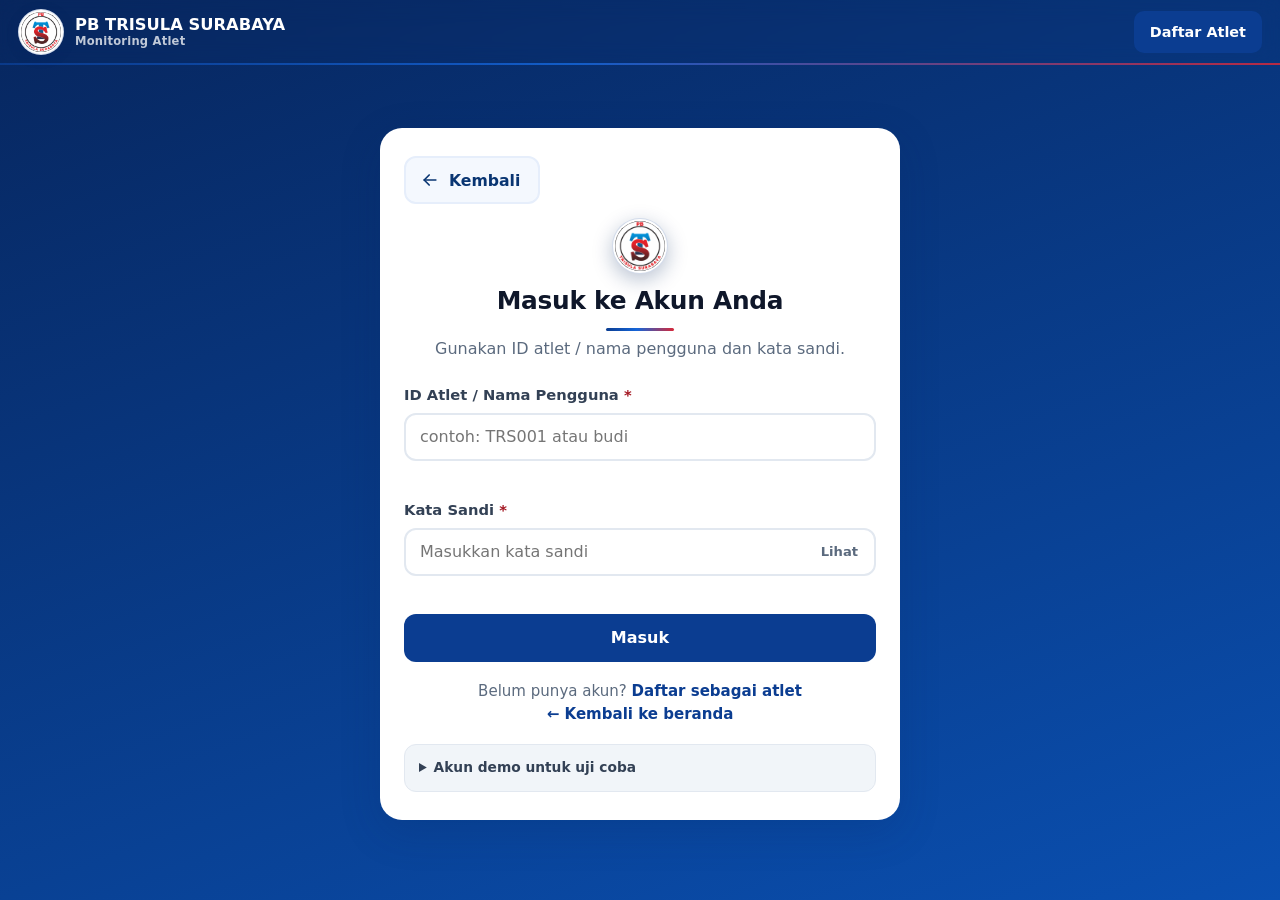
==== app.html @ 011d58d2 "feat: picker atlet (cari+centang) & lokasi latihan (centang) pada form pelatih/asisten" ====
<!DOCTYPE html>
<html lang="id">
<head>
  <meta charset="UTF-8">
  <meta name="viewport" content="width=device-width, initial-scale=1, viewport-fit=cover, interactive-widget=resizes-content">
  <meta name="theme-color" content="#0b3d91">
  <link rel="icon" type="image/png" href="assets/favicon.png">
  <title>Dashboard — PB TRISULA SURABAYA</title>
  <link rel="stylesheet" href="css/style.css?v=4">
</head>
<body>
  <div class="app-shell">
    <aside class="sidebar" id="sidebar" aria-label="Menu samping"></aside>

    <div class="app-main">
      <header class="app-topbar">
        <div class="flex items-center gap-1" style="min-width:0">
          <img class="brand-logo brand-logo-sm" src="assets/logo-pb-trisula.png" alt="Logo PB Trisula Surabaya" width="38" height="38">
          <button class="icon-btn menu-toggle" id="side-toggle" aria-label="Buka menu">
            <svg width="22" height="22" viewBox="0 0 24 24" fill="none" stroke="currentColor" stroke-width="2" stroke-linecap="round"><path d="M4 7h16"/><path d="M4 12h16"/><path d="M4 17h16"/></svg>
          </button>
          <div style="min-width:0">
            <div class="title" id="page-title">Beranda</div>
            <div class="sub" id="page-sub">PB Trisula Surabaya</div>
          </div>
        </div>
        <div class="topbar-right">
          <button class="icon-btn" id="btn-refresh" aria-label="Muat ulang data">
            <svg width="21" height="21" viewBox="0 0 24 24" fill="none" stroke="currentColor" stroke-width="2" stroke-linecap="round"><path d="M20 12a8 8 0 1 1-2.3-5.6"/><path d="M20 4v5h-5"/></svg>
          </button>
          <button class="btn btn-sm btn-ghost" id="btn-logout">
            <svg width="18" height="18" viewBox="0 0 24 24" fill="none" stroke="currentColor" stroke-width="2" stroke-linecap="round"><path d="M14 4h5v16h-5"/><path d="M10 8l-4 4 4 4"/><path d="M6 12h10"/></svg>
            Keluar
          </button>
        </div>
      </header>

      <main class="app-content" id="page-content"></main>
    </div>

    <nav class="bottom-nav" id="bottom-nav" aria-label="Navigasi bawah"></nav>
    <div class="drawer-backdrop" id="drawer-backdrop" hidden></div>
    <div id="modal-host"></div>
  </div>

  <script src="js/config.js?v=4"></script>
  <script src="js/utils.js?v=4"></script>
  <script src="js/store.js?v=4"></script>
  <script src="js/auth.js?v=4"></script>
  <script src="js/ui.js?v=4"></script>
  <script src="js/charts.js?v=4"></script>
  <script src="js/shared.js?v=4"></script>
  <script src="js/pickers.js?v=4"></script>
  <script src="js/docs.js?v=4"></script>
  <script src="js/landing-store.js?v=4"></script>
  <script src="js/cloud.js?v=4"></script>
  <script src="js/pages-coach.js?v=4"></script>
  <script src="js/pages-assistant.js?v=4"></script>
  <script src="js/pages-athlete.js?v=4"></script>
  <script src="js/pages-landing.js?v=4"></script>
  <script src="js/pages-monitoring.js?v=4"></script>
  <script src="js/kemajuan.js?v=4"></script>
  <script src="js/ekspor.js?v=4"></script>
  <script src="js/kartu-atlet.js?v=4"></script>
  <script src="js/app.js?v=4"></script>
  <script>
    document.addEventListener('DOMContentLoaded', function () {
      Store.init().then(function () {
        App.init();
      });
    });
  </script>
</body>
</html>
---- css/style.css ----
:root {
  --primary: #0b3d91;
  --primary-dark: #07265e;
  --primary-light: #e6eefb;
  --accent: #d62839;
  --accent-dark: #a31621;
  --accent-light: #fdecee;

  --primary-950: #051b42;
  --primary-900: #07265e;
  --primary-800: #093572;
  --primary-700: #0b3d91;
  --primary-600: #0a4fb0;
  --primary-500: #1565d8;
  --primary-100: #e6eefb;
  --primary-50: #f4f8fe;

  --ink: #0f172a;
  --ink-soft: #334155;
  --muted: #5b6a7e;
  --line: #e2e8f0;
  --bg: #f1f5f9;
  --card: #ffffff;
  --ok: #15803d;
  --ok-bg: #dcfce7;
  --warn: #9a5c06;
  --warn-bg: #fef3c7;
  --danger: #a31621;
  --danger-bg: #fdecee;
  --info: #1e40af;
  --info-bg: #dbeafe;
  --radius: 16px;
  --radius-sm: 12px;
  --shadow: 0 1px 2px rgba(15, 23, 42, 0.06), 0 8px 24px rgba(15, 23, 42, 0.07);
  --shadow-lg: 0 12px 40px rgba(7, 38, 94, 0.18);
  --shadow-accent: 0 8px 22px rgba(214, 40, 57, 0.22);
  --ring: 0 0 0 4px rgba(21, 101, 216, 0.22);
  --grad-brand: linear-gradient(135deg, #07265e 0%, #0b3d91 55%, #d62839 130%);
  --grad-accent: linear-gradient(135deg, #0b3d91 0%, #d62839 100%);
  --divider: linear-gradient(90deg, #0b3d91 0%, #1565d8 45%, #d62839 100%);
  --sidebar-w: 264px;
  --topbar-h: 64px;
  --bottomnav-h: 68px;
  --font: "Inter", "Segoe UI", system-ui, -apple-system, Roboto, "Helvetica Neue", Arial, sans-serif;
}

* {
  box-sizing: border-box;
}

html,
body {
  margin: 0;
  padding: 0;
}

body {
  font-family: var(--font);
  color: var(--ink);
  background: var(--bg);
  line-height: 1.55;
  -webkit-font-smoothing: antialiased;
  text-rendering: optimizeLegibility;
  -webkit-text-size-adjust: 100%;
  overscroll-behavior-y: none;
}

button,
a,
select,
input[type="checkbox"],
input[type="radio"],
label[for] {
  touch-action: manipulation;
  -webkit-tap-highlight-color: transparent;
}

img {
  max-width: 100%;
  display: block;
}

a {
  color: var(--primary-700);
  text-decoration: none;
  font-weight: 600;
}

a:hover {
  color: var(--primary-600);
  text-decoration: underline;
}

button {
  font-family: inherit;
}

h1,
h2,
h3,
h4 {
  margin: 0 0 8px;
  line-height: 1.25;
  color: var(--ink);
  letter-spacing: -0.01em;
}

h1 {
  font-size: clamp(1.9rem, 5vw, 3.1rem);
}

h2 {
  font-size: clamp(1.35rem, 3vw, 1.8rem);
}

h3 {
  font-size: 1.12rem;
}

p {
  margin: 0 0 12px;
}

.container {
  width: 100%;
  max-width: 1180px;
  margin: 0 auto;
  padding: 0 18px;
}

.muted {
  color: var(--muted);
}

.small {
  font-size: 0.875rem;
}

.text-center {
  text-align: center;
}

.hidden {
  display: none !important;
}

.icon {
  display: inline-block;
  vertical-align: middle;
  flex-shrink: 0;
}

.btn {
  display: inline-flex;
  align-items: center;
  justify-content: center;
  gap: 8px;
  min-height: 48px;
  padding: 12px 22px;
  border-radius: var(--radius-sm);
  border: 2px solid transparent;
  font-size: 1rem;
  font-weight: 700;
  cursor: pointer;
  transition: transform 0.12s ease, background 0.16s ease, border-color 0.16s ease, color 0.16s ease;
  white-space: nowrap;
  text-decoration: none;
  background: var(--primary-700);
  color: #fff;
  touch-action: manipulation;
  -webkit-tap-highlight-color: transparent;
}

.btn:hover {
  background: var(--primary-600);
  color: #fff;
  text-decoration: none;
}

@media (hover: hover) {
  .btn:hover {
    transform: translateY(-1px);
  }
}

.btn:active {
  transform: translateY(0);
}

.btn:disabled {
  opacity: 0.6;
  cursor: not-allowed;
  transform: none;
}

.btn-block {
  width: 100%;
}

.btn-secondary {
  background: var(--primary-100);
  color: var(--primary-900);
  border-color: var(--primary-100);
}

.btn-secondary:hover {
  background: var(--grad-accent);
  background-image: linear-gradient(135deg, #0b3d91 0%, #d62839 100%);
  border-color: var(--primary-700);
  color: #fff;
}

.btn-ghost {
  background: transparent;
  color: var(--ink-soft);
  border-color: var(--line);
}

.btn-ghost:hover {
  background: #fff;
  border-color: var(--primary-500);
  color: var(--primary-800);
}

.btn-danger {
  background: var(--danger);
  color: #fff;
}

.btn-danger:hover {
  background: #991b1b;
  color: #fff;
}

.btn-sm {
  min-height: 40px;
  padding: 8px 14px;
  font-size: 0.9rem;
  border-radius: 10px;
}

.icon-btn {
  display: inline-flex;
  align-items: center;
  justify-content: center;
  width: 46px;
  height: 46px;
  border: none;
  border-radius: 12px;
  background: transparent;
  color: var(--ink-soft);
  cursor: pointer;
  transition: background 0.15s ease, color 0.15s ease;
  touch-action: manipulation;
  -webkit-tap-highlight-color: transparent;
  flex-shrink: 0;
}

.icon-btn:hover {
  background: var(--primary-50);
  color: var(--primary-800);
}

.field {
  margin-bottom: 16px;
}

.label {
  display: block;
  font-size: 0.92rem;
  font-weight: 700;
  color: var(--ink-soft);
  margin-bottom: 6px;
}

.req {
  color: var(--danger);
}

.input {
  width: 100%;
  min-height: 48px;
  padding: 11px 14px;
  border-radius: var(--radius-sm);
  border: 2px solid var(--line);
  background: #fff;
  font-size: 1rem;
  font-family: inherit;
  color: var(--ink);
  transition: border-color 0.15s ease, box-shadow 0.15s ease;
}

.input:focus {
  outline: none;
  border-color: var(--primary-500);
  box-shadow: 0 0 0 4px rgba(21, 101, 216, 0.18);
}

.input-error {
  border-color: var(--danger) !important;
}

textarea.input {
  min-height: 96px;
  resize: vertical;
}

select.input {
  appearance: none;
  background-image: linear-gradient(45deg, transparent 50%, var(--muted) 50%), linear-gradient(135deg, var(--muted) 50%, transparent 50%);
  background-position: calc(100% - 22px) 22px, calc(100% - 15px) 22px;
  background-size: 7px 7px, 7px 7px;
  background-repeat: no-repeat;
  padding-right: 42px;
}

.field-error {
  min-height: 18px;
  margin-top: 4px;
  font-size: 0.82rem;
  color: var(--danger);
  font-weight: 600;
}

.help {
  margin-top: 5px;
  font-size: 0.82rem;
  color: var(--muted);
}

.form-grid {
  display: grid;
  gap: 0 18px;
}

@media (min-width: 640px) {
  .form-grid.cols-2 {
    grid-template-columns: 1fr 1fr;
  }
}

.card {
  background: var(--card);
  border-radius: var(--radius);
  box-shadow: var(--shadow);
  padding: 20px;
}

.card + .card {
  margin-top: 16px;
}

.card-title {
  display: flex;
  align-items: center;
  gap: 10px;
  font-size: 1.05rem;
  font-weight: 800;
  margin-bottom: 14px;
}

.card-title .icon {
  color: var(--primary-700);
}

.badge {
  display: inline-flex;
  align-items: center;
  gap: 5px;
  padding: 4px 11px;
  border-radius: 999px;
  font-size: 0.78rem;
  font-weight: 700;
  line-height: 1.4;
  white-space: nowrap;
}

.badge-ok {
  background: var(--ok-bg);
  color: var(--ok);
}

.badge-warn {
  background: var(--warn-bg);
  color: var(--warn);
}

.badge-danger {
  background: var(--danger-bg);
  color: var(--danger);
}

.badge-info {
  background: var(--info-bg);
  color: var(--info);
}

.badge-muted {
  background: #f1f5f9;
  color: var(--muted);
}

.badge-primary {
  background: var(--primary-100);
  color: var(--primary-800);
}

.avatar {
  border-radius: 50%;
  object-fit: cover;
  background: var(--primary-100);
  flex-shrink: 0;
}

.avatar-initial {
  display: inline-flex;
  align-items: center;
  justify-content: center;
  color: var(--primary-800);
  font-weight: 800;
  background: linear-gradient(135deg, var(--primary-100), var(--primary-50));
}

.table-wrap {
  overflow-x: auto;
  -webkit-overflow-scrolling: touch;
  border-radius: var(--radius-sm);
  border: 1px solid var(--line);
  background: #fff;
}

.table {
  width: 100%;
  border-collapse: collapse;
  min-width: 560px;
}

.table th,
.table td {
  padding: 13px 14px;
  text-align: left;
  font-size: 0.92rem;
  border-bottom: 1px solid var(--line);
  vertical-align: middle;
}

.table th {
  background: var(--primary-50);
  color: var(--primary-900);
  font-size: 0.82rem;
  text-transform: uppercase;
  letter-spacing: 0.04em;
  white-space: nowrap;
}

.table tbody tr:last-child td {
  border-bottom: none;
}

.table tbody tr:hover {
  background: #f8fafc;
}

.table .align-right {
  text-align: right;
}

.table .align-center {
  text-align: center;
}

.empty-state {
  text-align: center;
  padding: 40px 18px;
  color: var(--muted);
}

.empty-state .icon {
  color: var(--primary-500);
  margin-bottom: 10px;
}

.empty-state p {
  margin: 0;
  font-size: 0.98rem;
}

.stat-grid {
  display: grid;
  gap: 14px;
  grid-template-columns: repeat(2, minmax(0, 1fr));
}

@media (min-width: 900px) {
  .stat-grid {
    grid-template-columns: repeat(4, minmax(0, 1fr));
  }
}

.stat-card {
  display: flex;
  align-items: center;
  gap: 14px;
  background: var(--card);
  border-radius: var(--radius);
  padding: 18px;
  box-shadow: var(--shadow);
}

.stat-icon {
  width: 52px;
  height: 52px;
  border-radius: 14px;
  display: flex;
  align-items: center;
  justify-content: center;
  background: var(--primary-100);
  color: var(--primary-800);
  flex-shrink: 0;
}

.stat-card.tone-blue .stat-icon {
  background: var(--info-bg);
  color: var(--info);
}

.stat-card.tone-warn .stat-icon {
  background: var(--warn-bg);
  color: var(--warn);
}

.stat-card.tone-danger .stat-icon {
  background: var(--danger-bg);
  color: var(--danger);
}

.stat-card.tone-ok .stat-icon {
  background: var(--ok-bg);
  color: var(--ok);
}

.stat-body {
  flex: 1;
  min-width: 0;
}

.stat-value {
  font-size: 1.55rem;
  font-weight: 800;
  line-height: 1.15;
  color: var(--ink);
}

.stat-label {
  font-size: 0.82rem;
  color: var(--muted);
  font-weight: 600;
}

.stat-sub {
  font-size: 0.78rem;
  color: var(--primary-700);
  font-weight: 700;
  margin-top: 2px;
}

.page-head {
  display: flex;
  flex-wrap: wrap;
  align-items: flex-end;
  justify-content: space-between;
  gap: 12px;
  margin-bottom: 18px;
}

.page-title {
  margin: 0;
  font-size: 1.45rem;
}

.page-title::after {
  content: "";
  display: block;
  width: 64px;
  height: 3px;
  border-radius: 999px;
  background: var(--divider);
  margin-top: 9px;
}

.section-head h2::after {
  content: "";
  display: block;
  width: 78px;
  height: 3px;
  border-radius: 999px;
  background: var(--divider);
  margin: 11px auto 0;
}

.auth-head h1::after {
  content: "";
  display: block;
  width: 68px;
  height: 3px;
  border-radius: 999px;
  background: var(--divider);
  margin: 11px auto 0;
}

.topbar::after,
.app-topbar::after {
  content: "";
  position: absolute;
  left: 0;
  right: 0;
  bottom: -1px;
  height: 2px;
  background: var(--divider);
  opacity: 0.85;
}

.topbar,
.app-topbar {
  position: sticky;
}

.docs-title {
  position: relative;
}

.docs-title::after {
  content: "";
  display: block;
  width: 54px;
  height: 3px;
  border-radius: 999px;
  background: var(--divider);
  margin-top: 9px;
}

.page-subtitle {
  margin: 4px 0 0;
  color: var(--muted);
  font-size: 0.92rem;
}

.page-actions {
  display: flex;
  flex-wrap: wrap;
  gap: 10px;
}

.tabs {
  display: flex;
  gap: 8px;
  overflow-x: auto;
  padding-bottom: 6px;
  margin-bottom: 16px;
}

.tab {
  min-height: 46px;
  padding: 10px 18px;
  border-radius: 999px;
  border: 2px solid var(--line);
  background: #fff;
  color: var(--ink-soft);
  font-weight: 700;
  font-size: 0.92rem;
  cursor: pointer;
  white-space: nowrap;
  touch-action: manipulation;
  -webkit-tap-highlight-color: transparent;
}

.tab.active {
  background: var(--primary-700);
  border-color: var(--primary-700);
  color: #fff;
}

.toast-host {
  position: fixed;
  z-index: 1000;
  left: 16px;
  right: 16px;
  bottom: calc(var(--bottomnav-h) + 16px);
  display: flex;
  flex-direction: column;
  align-items: center;
  gap: 10px;
  pointer-events: none;
}

@media (min-width: 768px) {
  .toast-host {
    left: auto;
    right: 24px;
    bottom: 24px;
    align-items: flex-end;
  }
}

.toast {
  pointer-events: auto;
  max-width: 420px;
  width: 100%;
  padding: 14px 18px;
  border-radius: var(--radius-sm);
  background: var(--ink);
  color: #fff;
  font-weight: 600;
  box-shadow: var(--shadow-lg);
  animation: toast-in 0.24s ease;
}

@media (min-width: 768px) {
  .toast {
    width: auto;
    min-width: 260px;
  }
}

.toast-success {
  background: var(--ok);
}

.toast-danger {
  background: var(--danger);
}

.toast-info {
  background: var(--primary-800);
}

.toast-out {
  opacity: 0;
  transform: translateY(8px);
  transition: all 0.25s ease;
}

@keyframes toast-in {
  from {
    opacity: 0;
    transform: translateY(10px);
  }
  to {
    opacity: 1;
    transform: translateY(0);
  }
}

.modal-backdrop {
  position: fixed;
  inset: 0;
  z-index: 900;
  background: rgba(15, 23, 42, 0.55);
  display: flex;
  align-items: flex-end;
  justify-content: center;
  padding: 0;
}

.modal-backdrop[hidden] {
  display: none !important;
}

@media (min-width: 768px) {
  .modal-backdrop {
    align-items: center;
    padding: 24px;
  }
}

.modal {
  background: #fff;
  width: 100%;
  max-width: 640px;
  max-height: 92vh;
  max-height: 92dvh;
  display: flex;
  flex-direction: column;
  border-radius: 22px 22px 0 0;
  box-shadow: var(--shadow-lg);
  animation: sheet-in 0.22s ease;
  overflow: hidden;
}

@media (min-width: 768px) {
  .modal {
    border-radius: var(--radius);
    max-height: 88vh;
    max-height: 88dvh;
  }
}

@keyframes sheet-in {
  from {
    transform: translateY(24px);
    opacity: 0.6;
  }
  to {
    transform: translateY(0);
    opacity: 1;
  }
}

.modal-head {
  display: flex;
  align-items: center;
  justify-content: space-between;
  gap: 12px;
  padding: 18px 20px;
  border-bottom: 1px solid var(--line);
  flex: 0 0 auto;
}

.modal-head h3 {
  margin: 0;
  font-size: 1.12rem;
}

.modal-body {
  padding: 20px;
  overflow-y: auto;
  -webkit-overflow-scrolling: touch;
  flex: 1 1 auto;
  min-height: 0;
}

.modal-foot {
  display: flex;
  gap: 10px;
  justify-content: flex-end;
  padding: 16px 20px;
  padding-bottom: calc(16px + env(safe-area-inset-bottom, 0px));
  border-top: 1px solid var(--line);
  flex-wrap: wrap;
  flex: 0 0 auto;
  background: #fff;
  position: relative;
  z-index: 2;
}

.modal-foot .btn {
  flex: 1;
  min-height: 48px;
}

@media (min-width: 560px) {
  .modal-foot .btn {
    flex: 0 0 auto;
  }
}

.confirm-text {
  font-size: 1.02rem;
  color: var(--ink-soft);
}

body.modal-open {
  overflow: hidden;
}

.topbar {
  position: sticky;
  top: 0;
  z-index: 60;
  height: var(--topbar-h);
  display: flex;
  align-items: center;
  justify-content: space-between;
  gap: 12px;
  padding: 0 18px;
  background: rgba(255, 255, 255, 0.92);
  backdrop-filter: blur(10px);
  border-bottom: 1px solid var(--line);
}

.brand {
  display: flex;
  align-items: center;
  gap: 11px;
  font-weight: 800;
  color: var(--primary-900);
  font-size: 1.02rem;
  text-decoration: none;
}

.brand:hover {
  text-decoration: none;
}

.brand-mark {
  width: 38px;
  height: 38px;
  border-radius: 12px;
  display: flex;
  align-items: center;
  justify-content: center;
  background: linear-gradient(135deg, var(--primary-700), var(--primary-500));
  color: #fff;
  font-size: 0.86rem;
  font-weight: 800;
  letter-spacing: 0.02em;
  box-shadow: 0 6px 16px rgba(11, 61, 145, 0.32);
}

.brand-logo {
  height: 46px;
  width: auto;
  object-fit: contain;
  border-radius: 50%;
  background: #fff;
  padding: 2px;
  box-shadow: 0 3px 12px rgba(7, 38, 94, 0.22);
  border: 1px solid rgba(11, 61, 145, 0.18);
  flex-shrink: 0;
  transition: transform 0.25s ease, box-shadow 0.25s ease;
}

.brand:hover .brand-logo {
  transform: scale(1.05);
  box-shadow: 0 6px 18px rgba(214, 40, 57, 0.28);
}

.brand-logo-sm {
  height: 38px;
  width: auto;
}

.brand-logo-lg {
  height: 56px;
  width: auto;
  display: block;
  margin: 0 auto 12px;
  box-shadow: 0 6px 20px rgba(7, 38, 94, 0.28);
}

.brand-text {
  display: none;
}

@media (min-width: 560px) {
  .brand-text {
    display: block;
    line-height: 1.15;
  }

  .brand-text small {
    display: block;
    font-size: 0.72rem;
    color: var(--muted);
    font-weight: 600;
    letter-spacing: 0.02em;
  }
}

.nav-links {
  display: none;
  align-items: center;
  gap: 6px;
}

@media (min-width: 900px) {
  .nav-links {
    display: flex;
  }
}

.nav-link {
  padding: 10px 15px;
  border-radius: 10px;
  color: var(--ink-soft);
  font-weight: 700;
  font-size: 0.95rem;
}

.nav-link:hover {
  background: var(--primary-50);
  color: var(--primary-800);
  text-decoration: none;
}

.nav-link.active {
  background: var(--primary-700);
  color: #fff;
}

.nav-link {
  transition: background 0.28s ease, color 0.28s ease;
}

.menu-toggle {
  display: inline-flex;
}

@media (min-width: 900px) {
  .menu-toggle {
    display: none;
  }
}

.mobile-menu {
  display: none;
  background: #fff;
  border-bottom: 1px solid var(--line);
  padding: 10px 18px 18px;
}

.mobile-menu.open {
  display: block;
}

@media (min-width: 900px) {
  .mobile-menu.open {
    display: none;
  }
}

.mobile-menu .nav-link {
  display: block;
  padding: 14px 16px;
  margin-bottom: 6px;
  border-radius: 12px;
  background: var(--bg);
}

.strip {
  background: var(--primary-950);
  color: rgba(255, 255, 255, 0.86);
  font-size: 0.82rem;
  position: relative;
  z-index: 61;
}

.strip-isi {
  display: flex;
  align-items: center;
  justify-content: space-between;
  gap: 14px;
  padding: 9px 0;
  flex-wrap: wrap;
}

.strip-kiri {
  display: flex;
  align-items: center;
  gap: 18px;
  flex-wrap: wrap;
  min-width: 0;
}

.strip-item {
  display: inline-flex;
  align-items: center;
  gap: 7px;
  color: rgba(255, 255, 255, 0.88);
  font-weight: 600;
  text-decoration: none;
  white-space: nowrap;
}

.strip-item:hover {
  color: #fff;
  text-decoration: none;
}

.strip-item .icon {
  opacity: 0.85;
  flex-shrink: 0;
}

.strip-kanan {
  display: flex;
  align-items: center;
  gap: 8px;
}

.sosmed {
  display: inline-flex;
  align-items: center;
  justify-content: center;
  width: 32px;
  height: 32px;
  border-radius: 50%;
  background: rgba(255, 255, 255, 0.12);
  border: 1px solid rgba(255, 255, 255, 0.18);
  color: #fff;
  text-decoration: none;
  transition: background 0.22s ease, transform 0.22s ease, border-color 0.22s ease;
  flex-shrink: 0;
}

.sosmed:hover {
  background: var(--accent);
  border-color: var(--accent);
  color: #fff;
  transform: translateY(-2px);
  text-decoration: none;
}

@media (max-width: 720px) {
  .strip-isi {
    justify-content: center;
  }

  .strip-item-hide {
    display: none;
  }

  .strip-kiri {
    gap: 12px;
  }
}

.btn-cta {
  display: inline-flex;
  align-items: center;
  justify-content: center;
  min-height: 44px;
  padding: 10px 24px;
  border-radius: 999px;
  background: var(--primary-700);
  color: #fff;
  font-weight: 800;
  font-size: 0.95rem;
  text-decoration: none;
  transition: background 0.25s ease, transform 0.25s ease, box-shadow 0.25s ease;
  white-space: nowrap;
}

.btn-cta:hover {
  background: var(--grad-accent);
  background-image: linear-gradient(135deg, #0b3d91 0%, #d62839 100%);
  color: #fff;
  text-decoration: none;
  transform: translateY(-1px);
  box-shadow: 0 10px 24px rgba(214, 40, 57, 0.28);
}

.hero {
  position: relative;
  overflow: hidden;
  background:
    radial-gradient(1100px 520px at 88% -12%, rgba(21, 101, 216, 0.14) 0%, rgba(21, 101, 216, 0) 62%),
    radial-gradient(760px 460px at -8% 108%, rgba(214, 40, 57, 0.09) 0%, rgba(214, 40, 57, 0) 60%),
    linear-gradient(165deg, #ffffff 0%, #f4f8fe 48%, #eaf2fe 100%);
  color: var(--primary-950);
  padding: 58px 0 72px;
}

.titik {
  position: absolute;
  width: 132px;
  height: 132px;
  background-image: radial-gradient(rgba(21, 101, 216, 0.32) 1.7px, transparent 1.7px);
  background-size: 13px 13px;
  opacity: 0.75;
  pointer-events: none;
  z-index: 0;
}

.titik-a {
  top: 34px;
  right: 4%;
}

.titik-b {
  bottom: 26px;
  left: 3%;
  background-image: radial-gradient(rgba(214, 40, 57, 0.28) 1.7px, transparent 1.7px);
}

@media (max-width: 760px) {
  .titik {
    width: 92px;
    height: 92px;
    opacity: 0.55;
  }
}

.hero-grid {
  position: relative;
  z-index: 1;
  display: grid;
  gap: 40px;
  grid-template-columns: 1fr;
  align-items: center;
}

@media (min-width: 1024px) {
  .hero-grid {
    grid-template-columns: 1.02fr 0.98fr;
    gap: 46px;
  }
}

.hero-tag {
  display: inline-flex;
  align-items: center;
  gap: 8px;
  background: #fff;
  border: 1px solid var(--primary-100);
  color: var(--primary-800);
  padding: 8px 16px;
  border-radius: 999px;
  font-size: 0.83rem;
  font-weight: 800;
  letter-spacing: 0.01em;
  margin-bottom: 20px;
  box-shadow: 0 4px 14px rgba(11, 61, 145, 0.1);
}

.hero h1 {
  color: var(--primary-950);
  max-width: 15ch;
  font-size: clamp(2.35rem, 6.4vw, 4.15rem);
  line-height: 1.02;
  letter-spacing: -0.022em;
  font-weight: 800;
  margin-bottom: 10px;
}

.aksen-gradasi {
  background: var(--grad-accent);
  background-image: linear-gradient(100deg, #0b3d91 0%, #1565d8 38%, #d62839 100%);
  -webkit-background-clip: text;
  background-clip: text;
  color: transparent;
}

.hero-sub {
  font-size: clamp(1.16rem, 2.6vw, 1.55rem);
  font-weight: 800;
  color: var(--primary-700);
  margin: 0 0 12px;
  letter-spacing: -0.012em;
}

.hero-lead {
  font-size: clamp(1rem, 1.7vw, 1.12rem);
  color: var(--muted);
  max-width: 50ch;
  margin-bottom: 28px;
  line-height: 1.65;
}

.hero-actions {
  display: flex;
  flex-wrap: wrap;
  gap: 12px;
}

.btn-utama {
  background: var(--primary-700);
  color: #fff;
  border-color: var(--primary-700);
  box-shadow: 0 12px 26px rgba(11, 61, 145, 0.28);
}

.btn-utama:hover {
  background: var(--grad-accent);
  background-image: linear-gradient(135deg, #0b3d91 0%, #d62839 100%);
  border-color: var(--primary-700);
  color: #fff;
  box-shadow: 0 16px 32px rgba(214, 40, 57, 0.3);
}

.btn-garis {
  background: #fff;
  color: var(--primary-800);
  border: 2px solid var(--primary-100);
}

.btn-garis:hover {
  background: var(--primary-700);
  border-color: var(--primary-700);
  color: #fff;
}

.hero-stats {
  display: grid;
  grid-template-columns: repeat(2, minmax(0, 1fr));
  gap: 14px;
  margin-top: 34px;
  max-width: 520px;
}

@media (max-width: 339px) {
  .hero-stats {
    grid-template-columns: 1fr;
    max-width: 320px;
  }
}

.hero-stat {
  position: relative;
  display: flex;
  align-items: center;
  gap: 12px;
  background: #fff;
  border: 1px solid var(--line);
  border-radius: 18px;
  padding: 16px 17px;
  overflow: hidden;
  box-shadow: 0 10px 30px rgba(11, 61, 145, 0.1);
  transition: transform 0.25s ease, box-shadow 0.25s ease;
}

.hero-stat::before {
  content: "";
  position: absolute;
  top: 0;
  left: 0;
  right: 0;
  height: 3px;
  background: linear-gradient(90deg, #d62839 0%, rgba(214, 40, 57, 0.12) 100%);
}

.hero-stat:hover {
  transform: translateY(-3px);
  box-shadow: 0 18px 40px rgba(11, 61, 145, 0.16);
}

.hero-stat-icon {
  display: flex;
  align-items: center;
  justify-content: center;
  width: 46px;
  height: 46px;
  flex-shrink: 0;
  border-radius: 14px;
  background: var(--primary-light);
  color: var(--primary-700);
}

.hero-stat-isi {
  min-width: 0;
}

.hero-stat b {
  display: block;
  font-size: 1.72rem;
  line-height: 1.1;
  color: var(--primary-950);
  font-variant-numeric: tabular-nums;
}

.hero-stat span {
  font-size: 0.82rem;
  color: var(--muted);
  font-weight: 700;
  line-height: 1.3;
  display: block;
}

.hero-kolase {
  position: relative;
  display: grid;
  grid-template-columns: 1.06fr 0.94fr;
  grid-template-rows: 1fr 1fr;
  gap: 15px;
  padding: 10px 6px 16px;
  width: 100%;
  max-width: 560px;
  margin-inline: auto;
  aspect-ratio: 4 / 4.15;
}

@media (min-width: 1024px) {
  .hero-kolase {
    margin: 0;
    max-width: none;
  }
}

.kolase-foto {
  position: relative;
  margin: 0;
  overflow: hidden;
  border: 5px solid #fff;
  box-shadow: 0 18px 42px rgba(7, 38, 94, 0.18);
  cursor: default;
  transition: transform 0.35s ease, box-shadow 0.35s ease;
}

.kolase-foto .foto-media {
  position: absolute;
  inset: 0;
}

.kolase-a {
  border-radius: 48px 16px 48px 16px;
  transform: rotate(-2deg);
  z-index: 2;
}

.kolase-b {
  border-radius: 16px 48px 16px 48px;
  transform: rotate(2.4deg) translateY(12px);
  z-index: 1;
}

.kolase-c {
  border-radius: 16px 48px 16px 48px;
  transform: rotate(1.8deg) translateY(-10px);
  z-index: 1;
}

.kolase-d {
  border-radius: 48px 16px 48px 16px;
  transform: rotate(-2.2deg);
  z-index: 2;
}

.kolase-foto:hover {
  transform: rotate(0deg) scale(1.03);
  box-shadow: 0 24px 54px rgba(7, 38, 94, 0.26);
  z-index: 3;
}

.kolase-b:hover,
.kolase-c:hover {
  transform: rotate(0deg) scale(1.03);
}

.lencana-putar {
  position: absolute;
  top: 50%;
  left: 50%;
  width: 116px;
  height: 116px;
  margin: -58px 0 0 -58px;
  z-index: 5;
  border-radius: 50%;
  background: var(--primary-900);
  box-shadow: 0 14px 34px rgba(7, 38, 94, 0.42), 0 0 0 6px #fff;
  display: flex;
  align-items: center;
  justify-content: center;
  color: #fff;
}

.lencana-teks {
  position: absolute;
  inset: 0;
  width: 100%;
  height: 100%;
  animation: lencana-putar 20s linear infinite;
}

.lencana-teks text {
  fill: #fff;
  font-size: 11.4px;
  font-weight: 800;
  letter-spacing: 1.5px;
}

.lencana-inti {
  width: 52px;
  height: 52px;
  border-radius: 50%;
  background: rgba(255, 255, 255, 0.12);
  border: 1px solid rgba(255, 255, 255, 0.28);
  display: flex;
  align-items: center;
  justify-content: center;
  color: #fff;
}

@keyframes lencana-putar {
  to {
    transform: rotate(360deg);
  }
}

.kilau {
  position: absolute;
  z-index: 4;
  pointer-events: none;
  display: flex;
}

.kilau-1 {
  top: -4px;
  right: 12%;
  color: var(--accent);
}

.kilau-2 {
  bottom: 6%;
  left: -2px;
  color: var(--primary-500);
}

.marquee {
  overflow: hidden;
  background: linear-gradient(90deg, var(--primary-950) 0%, var(--primary-800) 22%, var(--primary-700) 50%, var(--primary-800) 78%, var(--accent-dark) 100%);
  padding: 17px 0;
  position: relative;
  z-index: 1;
}

.marquee-track {
  display: flex;
  width: max-content;
  animation: marquee-geser 34s linear infinite;
  will-change: transform;
}

.marquee:hover .marquee-track {
  animation-play-state: paused;
}

.marquee-isi {
  display: flex;
  align-items: center;
  gap: 22px;
  padding-right: 22px;
  white-space: nowrap;
}

.marquee-teks {
  color: #fff;
  font-size: 1.06rem;
  font-weight: 800;
  letter-spacing: 0.02em;
}

.marquee-bintang {
  color: var(--accent);
  display: inline-flex;
  flex-shrink: 0;
}

@keyframes marquee-geser {
  to {
    transform: translateX(-50%);
  }
}

.kartu-aksen {
  position: relative;
  overflow: hidden;
  border-radius: 20px;
}

.kartu-aksen::before {
  content: "";
  position: absolute;
  top: 0;
  left: 0;
  right: 0;
  height: 3px;
  background: linear-gradient(90deg, #d62839 0%, rgba(214, 40, 57, 0.12) 100%);
}

.animasi-naik {
  opacity: 0;
  transform: translateY(20px);
  animation: animasi-naik 0.72s cubic-bezier(0.22, 0.68, 0.32, 1) forwards;
}

@keyframes animasi-naik {
  to {
    opacity: 1;
    transform: none;
  }
}

.hero-kolase .kolase-foto {
  opacity: 0;
  animation: animasi-naik 0.8s cubic-bezier(0.22, 0.68, 0.32, 1) forwards;
}

.hero-kolase .kolase-a { animation-delay: 0.18s; }
.hero-kolase .kolase-b { animation-delay: 0.3s; }
.hero-kolase .kolase-c { animation-delay: 0.42s; }
.hero-kolase .kolase-d { animation-delay: 0.54s; }

@media (prefers-reduced-motion: reduce) {
  .lencana-teks,
  .marquee-track {
    animation: none !important;
  }

  .animasi-naik,
  .hero-kolase .kolase-foto {
    animation: none !important;
    opacity: 1 !important;
    transform: none !important;
  }

  .kolase-a {
    transform: rotate(-2deg) !important;
  }

  .kolase-b {
    transform: rotate(2.4deg) translateY(12px) !important;
  }

  .kolase-c {
    transform: rotate(1.8deg) translateY(-10px) !important;
  }

  .kolase-d {
    transform: rotate(-2.2deg) !important;
  }
}

/* --- navigasi landing page: gulir halus + offset tinggi navbar --- */
html {
  scroll-behavior: smooth;
}

@media (prefers-reduced-motion: reduce) {
  html {
    scroll-behavior: auto;
  }
}

section[id],
.hero {
  scroll-margin-top: 84px;
}

.section {
  padding: 52px 0;
}

.section-alt {
  background: #fff;
}

.section-head {
  text-align: center;
  max-width: 640px;
  margin: 0 auto 30px;
}

.section-head p {
  color: var(--muted);
  font-size: 1.02rem;
}

.keluarga {
  display: grid;
  gap: 18px;
  grid-template-columns: 1fr;
  align-items: stretch;
}

@media (min-width: 1024px) {
  .keluarga {
    grid-template-columns: 1.5fr 1fr;
    gap: 22px;
    align-items: stretch;
  }
}

.keluarga-utama {
  position: relative;
  margin: 0;
  border-radius: 22px;
  overflow: hidden;
  background: linear-gradient(140deg, #e2e8f0 0%, #cbd5e1 100%);
  border: 1px solid #fff;
  box-shadow: var(--shadow-lg);
  cursor: zoom-in;
  transition: transform 0.3s ease, box-shadow 0.3s ease;
}

.keluarga-utama::before {
  content: "";
  position: absolute;
  left: 0;
  top: 0;
  bottom: 0;
  width: 5px;
  background: var(--divider);
  background: linear-gradient(180deg, #d62839 0%, rgba(214, 40, 57, 0.25) 100%);
  z-index: 3;
}

.keluarga-utama .foto-media {
  aspect-ratio: 4 / 3;
}

.keluarga-utama:hover {
  transform: scale(1.03);
  box-shadow: 0 22px 50px rgba(7, 38, 94, 0.28);
}

.foto-media {
  position: relative;
  overflow: hidden;
  background: linear-gradient(140deg, #e8edf3 0%, #cfd8e3 100%);
}

.foto-media img {
  position: absolute;
  inset: 0;
  width: 100%;
  height: 100%;
  object-fit: cover;
  display: block;
  opacity: 0;
  transition: opacity 0.35s ease, transform 0.35s ease;
}

.foto-media img.siap {
  opacity: 1;
}

.keluarga-utama:hover .foto-media img.siap,
.keluarga-foto:hover .foto-media img.siap {
  transform: scale(1.06);
}

.foto-placeholder {
  position: absolute;
  inset: 0;
  display: flex;
  flex-direction: column;
  align-items: center;
  justify-content: center;
  gap: 8px;
  padding: 12px;
  text-align: center;
  color: #7c8ba1;
  background: linear-gradient(140deg, #eef2f7 0%, #d7dee8 100%);
}

.foto-placeholder .icon {
  color: #9aa8bb;
}

.foto-placeholder span {
  font-size: 0.74rem;
  font-weight: 700;
  letter-spacing: 0.02em;
  color: #8794a8;
  word-break: break-all;
  line-height: 1.35;
}

.foto-overlay {
  position: absolute;
  left: 0;
  right: 0;
  bottom: 0;
  z-index: 2;
  padding: 44px 20px 18px;
  background: linear-gradient(to top, rgba(7, 38, 94, 0.92) 0%, rgba(7, 38, 94, 0.55) 45%, rgba(7, 38, 94, 0) 100%);
  pointer-events: none;
}

.foto-overlay b {
  display: block;
  color: #fff;
  font-size: 1.16rem;
  line-height: 1.35;
  font-weight: 800;
  letter-spacing: 0.01em;
}

.foto-overlay span {
  display: block;
  margin-top: 3px;
  color: rgba(255, 255, 255, 0.88);
  font-size: 0.92rem;
  font-weight: 600;
  line-height: 1.4;
}

.keluarga-auto {
  position: absolute;
  top: 14px;
  right: 14px;
  z-index: 4;
  pointer-events: auto;
  border: 1px solid rgba(255, 255, 255, 0.4);
  background: rgba(7, 38, 94, 0.55);
  color: #fff;
  font-size: 0.78rem;
  font-weight: 700;
  padding: 7px 13px;
  border-radius: 999px;
  cursor: pointer;
  transition: background 0.22s ease, transform 0.22s ease;
  touch-action: manipulation;
}

.keluarga-auto:hover {
  background: var(--accent);
  border-color: var(--accent);
  transform: scale(1.05);
}

.foto-overlay span {
  display: block;
  margin-top: 3px;
  color: rgba(255, 255, 255, 0.82);
  font-size: 0.84rem;
}

.keluarga-sisi {
  display: flex;
  flex-direction: column;
  gap: 18px;
  min-width: 0;
  min-height: 0;
  overflow-y: auto;
  overflow-x: hidden;
  padding-right: 6px;
  scrollbar-width: thin;
  scrollbar-color: #c3cfdf transparent;
}

.keluarga-sisi::-webkit-scrollbar {
  width: 6px;
}

.keluarga-sisi::-webkit-scrollbar-track {
  background: transparent;
}

.keluarga-sisi::-webkit-scrollbar-thumb {
  background: #c3cfdf;
  border-radius: 999px;
}

.keluarga-sisi::-webkit-scrollbar-thumb:hover {
  background: #9db0c7;
}

.keluarga-grup {
  min-width: 0;
}

.keluarga-label {
  display: inline-flex;
  align-items: center;
  gap: 8px;
  margin-bottom: 11px;
  padding: 5px 13px;
  border-radius: 999px;
  background: var(--primary-light);
  border: 1px solid var(--primary-100);
  color: var(--primary-800);
  font-size: 0.76rem;
  font-weight: 800;
  letter-spacing: 0.06em;
  text-transform: uppercase;
}

.keluarga-titik {
  width: 8px;
  height: 8px;
  border-radius: 50%;
  background: var(--accent);
  box-shadow: 0 0 0 3px rgba(214, 40, 57, 0.18);
  flex-shrink: 0;
}

.keluarga-label::before {
  content: "";
  width: 7px;
  height: 7px;
  border-radius: 50%;
  background: var(--accent);
}

.keluarga-grid {
  display: grid;
  gap: 12px;
  grid-template-columns: repeat(2, minmax(0, 1fr));
}

/* jumlah foto ganjil: kartu terakhir melebar penuh agar tidak menyisakan lubang */
.keluarga-grid > .keluarga-foto:last-child:nth-child(odd) {
  grid-column: 1 / -1;
}

.keluarga-grid > .keluarga-foto:last-child:nth-child(odd) .foto-media {
  aspect-ratio: 2 / 1;
}

.keluarga-foto {
  position: relative;
  margin: 0;
  border-radius: 16px;
  overflow: hidden;
  background: linear-gradient(140deg, #e8edf3 0%, #d7dee8 100%);
  border: 1px solid #fff;
  box-shadow: var(--shadow);
  cursor: pointer;
  transition: transform 0.3s ease, box-shadow 0.3s ease, outline-color 0.25s ease;
  outline: 3px solid transparent;
  outline-offset: 2px;
}

.keluarga-foto .foto-media {
  aspect-ratio: 4 / 3;
}

.keluarga-foto:hover {
  transform: translateY(-4px);
  box-shadow: 0 18px 40px rgba(7, 38, 94, 0.22);
}

.keluarga-foto:focus-visible {
  outline-color: var(--primary-500);
}

.keluarga-foto.aktif {
  outline-color: var(--primary-500);
  transform: scale(1.03);
  box-shadow: 0 18px 42px rgba(7, 38, 94, 0.26);
}

.keluarga-foto .foto-overlay {
  padding: 30px 12px 11px;
  opacity: 0;
  transition: opacity 0.3s ease;
}

.keluarga-foto .foto-overlay b {
  font-size: 0.86rem;
}

@media (hover: none) {
  .keluarga-foto .foto-overlay {
    opacity: 1;
    background: linear-gradient(to top, rgba(7, 38, 94, 0.88) 0%, rgba(7, 38, 94, 0) 100%);
    padding: 26px 10px 9px;
  }
}

.keluarga-foto:hover .foto-overlay {
  opacity: 1;
}

.keluarga-kosong {
  grid-column: 1 / -1;
  padding: 34px 20px;
  border: 1px dashed var(--line);
  border-radius: var(--radius);
  text-align: center;
  color: var(--muted);
  background: var(--bg);
}

.lightbox {
  position: fixed;
  inset: 0;
  z-index: 1000;
  background: rgba(7, 22, 48, 0.93);
  display: flex;
  align-items: center;
  justify-content: center;
  padding: 18px;
}

.lightbox[hidden] {
  display: none !important;
}

.lightbox-isi {
  margin: 0;
  max-width: min(1040px, 100%);
  max-height: 100%;
  display: flex;
  flex-direction: column;
  align-items: center;
  gap: 12px;
}

.lightbox-isi img {
  max-width: 100%;
  max-height: calc(100vh - 170px);
  max-height: calc(100dvh - 170px);
  object-fit: contain;
  border-radius: 14px;
  background: rgba(255, 255, 255, 0.05);
  border: 1px solid rgba(255, 255, 255, 0.16);
  box-shadow: 0 24px 70px rgba(0, 0, 0, 0.5);
}

.lightbox-isi figcaption {
  color: rgba(255, 255, 255, 0.88);
  font-size: 0.92rem;
  font-weight: 600;
  text-align: center;
  padding: 0 12px;
}

.lightbox-tutup {
  position: absolute;
  top: 14px;
  right: 14px;
  width: 52px;
  height: 52px;
  border-radius: 50%;
  border: 1px solid rgba(255, 255, 255, 0.28);
  background: rgba(255, 255, 255, 0.14);
  color: #fff;
  cursor: pointer;
  display: flex;
  align-items: center;
  justify-content: center;
  transition: background 0.22s ease, transform 0.22s ease;
  touch-action: manipulation;
}

.lightbox-tutup:hover {
  background: var(--accent);
  border-color: var(--accent);
  transform: scale(1.06);
}

.lightbox-nav {
  position: absolute;
  top: 50%;
  transform: translateY(-50%);
  width: 56px;
  height: 56px;
  border-radius: 50%;
  border: 1px solid rgba(255, 255, 255, 0.28);
  background: rgba(255, 255, 255, 0.14);
  color: #fff;
  cursor: pointer;
  display: flex;
  align-items: center;
  justify-content: center;
  transition: background 0.22s ease, transform 0.22s ease;
  touch-action: manipulation;
}

.lightbox-nav:hover {
  background: var(--primary-600);
  border-color: var(--primary-500);
  transform: translateY(-50%) scale(1.06);
}

.lightbox-prev {
  left: 12px;
}

.lightbox-next {
  right: 12px;
}

@media (max-width: 560px) {
  .lightbox-nav {
    width: 48px;
    height: 48px;
  }

  .lightbox-prev {
    left: 6px;
  }

  .lightbox-next {
    right: 6px;
  }

  .lightbox-tutup {
    width: 46px;
    height: 46px;
    top: 10px;
    right: 10px;
  }
}

.summary-grid {
  display: grid;
  gap: 16px;
  grid-template-columns: 1fr;
}

@media (min-width: 860px) {
  .summary-grid {
    grid-template-columns: repeat(3, 1fr);
  }
}

.athlete-list {
  display: grid;
  gap: 12px;
}

.athlete-row {
  display: flex;
  align-items: center;
  gap: 14px;
  background: #fff;
  border: 1px solid var(--line);
  border-radius: var(--radius-sm);
  padding: 14px 16px;
}

.athlete-row .meta {
  flex: 1;
  min-width: 0;
}

.athlete-row .meta b {
  display: block;
  font-size: 0.98rem;
  white-space: nowrap;
  overflow: hidden;
  text-overflow: ellipsis;
}

.athlete-row .meta span {
  font-size: 0.84rem;
  color: var(--muted);
}

.gallery-grid {
  display: grid;
  gap: 16px;
  grid-template-columns: repeat(2, minmax(0, 1fr));
}

@media (min-width: 640px) {
  .gallery-grid {
    grid-template-columns: repeat(3, minmax(0, 1fr));
    gap: 20px;
  }
}

@media (min-width: 1024px) {
  .gallery-grid {
    grid-template-columns: repeat(4, minmax(0, 1fr));
    gap: 22px;
  }
}

.gallery-item {
  margin: 0;
  background: var(--card);
  border: 1px solid var(--line);
  border-radius: var(--radius);
  overflow: hidden;
  box-shadow: var(--shadow);
  transition: transform 0.25s ease, box-shadow 0.25s ease, border-color 0.25s ease;
}

.gallery-item:hover {
  transform: translateY(-4px);
  box-shadow: var(--shadow-lg);
  border-color: var(--primary-100);
}

.gallery-photo {
  position: relative;
  aspect-ratio: 1 / 1;
  overflow: hidden;
  background: linear-gradient(135deg, var(--primary-100) 0%, var(--primary-50) 60%, var(--accent-light) 100%);
  display: flex;
  align-items: center;
  justify-content: center;
}

.gallery-photo img {
  width: 100%;
  height: 100%;
  object-fit: cover;
  display: block;
  transition: transform 0.35s ease;
}

.gallery-item:hover .gallery-photo img {
  transform: scale(1.06);
}

.gallery-photo::after {
  content: "";
  position: absolute;
  inset: auto 0 0 0;
  height: 3px;
  background: var(--divider);
  opacity: 0.9;
}

.gallery-initial {
  font-size: clamp(2.2rem, 7vw, 3.2rem);
  font-weight: 800;
  color: var(--primary-700);
  letter-spacing: 0.02em;
  line-height: 1;
  user-select: none;
}

.gallery-item figcaption {
  padding: 12px 12px 14px;
  text-align: center;
}

.gallery-item figcaption b {
  display: block;
  font-size: 0.95rem;
  color: var(--ink);
  line-height: 1.3;
}

.gallery-item figcaption > span {
  display: block;
  margin-top: 3px;
  font-size: 0.8rem;
  color: var(--muted);
  line-height: 1.35;
  min-height: 2.2em;
}

.gallery-tags {
  margin-top: 9px;
  display: flex;
  justify-content: center;
  gap: 6px;
  flex-wrap: wrap;
}

.gallery-grid .empty-state {
  grid-column: 1 / -1;
}

.footer {
  background: var(--primary-950);
  color: rgba(255, 255, 255, 0.86);
  padding: 44px 0 28px;
  margin-top: 20px;
}

.footer h3 {
  color: #fff;
  font-size: 1.02rem;
}

.footer-grid {
  display: grid;
  gap: 26px;
  grid-template-columns: 1fr;
}

@media (min-width: 760px) {
  .footer-grid {
    grid-template-columns: 1.4fr 1fr 1fr;
  }
}

.footer a {
  color: var(--primary-100);
}

.footer-list {
  list-style: none;
  padding: 0;
  margin: 0;
}

.footer-list li {
  margin-bottom: 9px;
  display: flex;
  gap: 9px;
  align-items: flex-start;
  font-size: 0.93rem;
}

.footer-bottom {
  margin-top: 30px;
  padding-top: 18px;
  border-top: 1px solid rgba(255, 255, 255, 0.14);
  font-size: 0.85rem;
  color: rgba(255, 255, 255, 0.62);
}

.auth-wrap {
  min-height: 100vh;
  display: flex;
  flex-direction: column;
  background: linear-gradient(160deg, var(--primary-900), var(--primary-600));
}

.auth-main {
  flex: 1;
  display: flex;
  align-items: center;
  justify-content: center;
  padding: 28px 18px 44px;
}

.auth-card {
  width: 100%;
  max-width: 520px;
  background: #fff;
  border-radius: 22px;
  box-shadow: var(--shadow-lg);
  padding: 28px 24px;
}

.auth-card.wide {
  max-width: 820px;
}

.auth-head {
  text-align: center;
  margin-bottom: 22px;
}

.auth-head .brand-mark {
  margin: 0 auto 12px;
  width: 52px;
  height: 52px;
  font-size: 1.05rem;
}

.auth-head h1 {
  font-size: 1.55rem;
  margin-bottom: 6px;
}

.auth-head p {
  color: var(--muted);
  margin: 0;
}

.auth-foot {
  text-align: center;
  margin-top: 18px;
  color: var(--muted);
  font-size: 0.94rem;
}

.pw-wrap {
  position: relative;
}

.pw-toggle {
  position: absolute;
  right: 8px;
  top: 50%;
  transform: translateY(-50%);
  border: none;
  background: transparent;
  color: var(--muted);
  font-weight: 700;
  font-size: 0.82rem;
  padding: 8px 10px;
  cursor: pointer;
  min-height: 40px;
}

.bmi-preview {
  display: flex;
  align-items: center;
  gap: 12px;
  background: var(--primary-50);
  border: 1px dashed var(--primary-500);
  border-radius: var(--radius-sm);
  padding: 12px 14px;
  margin-bottom: 16px;
}

.bmi-preview b {
  font-size: 1.35rem;
  color: var(--primary-800);
}

.demo-box {
  margin-top: 18px;
  border: 1px solid var(--line);
  border-radius: var(--radius-sm);
  padding: 12px 14px;
  background: var(--bg);
  font-size: 0.86rem;
}

.demo-box summary {
  cursor: pointer;
  font-weight: 700;
  color: var(--ink-soft);
}

.demo-box ul {
  margin: 10px 0 0;
  padding-left: 18px;
  color: var(--muted);
}

.app-shell {
  min-height: 100vh;
  background: var(--bg);
}

.sidebar {
  display: flex;
  flex-direction: column;
  position: fixed;
  inset: 0 auto 0 0;
  width: min(84vw, 300px);
  background: #fff;
  border-right: 1px solid var(--line);
  padding: 22px 16px;
  z-index: 75;
  transform: translateX(-105%);
  transition: transform 0.22s ease;
  box-shadow: var(--shadow-lg);
  overflow-y: auto;
}

.sidebar.open {
  transform: translateX(0);
}

.drawer-backdrop {
  position: fixed;
  inset: 0;
  background: rgba(15, 23, 42, 0.5);
  z-index: 70;
}

.drawer-backdrop[hidden] {
  display: none;
}

@media (min-width: 1024px) {
  .sidebar {
    transform: none;
    box-shadow: none;
    width: var(--sidebar-w);
    z-index: 70;
  }

  .drawer-backdrop {
    display: none !important;
  }
}

.sidebar-user {
  display: flex;
  align-items: center;
  gap: 11px;
  padding: 12px;
  border-radius: var(--radius-sm);
  background: var(--primary-50);
  margin-bottom: 16px;
}

.sidebar-user .meta {
  min-width: 0;
  flex: 1;
}

.sidebar-user .meta b {
  display: block;
  font-size: 0.92rem;
  white-space: nowrap;
  overflow: hidden;
  text-overflow: ellipsis;
}

.sidebar-user .meta span {
  font-size: 0.78rem;
  color: var(--primary-700);
  font-weight: 700;
}

.side-nav {
  display: flex;
  flex-direction: column;
  gap: 4px;
}

.side-link {
  display: flex;
  align-items: center;
  gap: 11px;
  padding: 12px 14px;
  border-radius: 12px;
  color: var(--ink-soft);
  font-weight: 700;
  font-size: 0.95rem;
  border: none;
  background: transparent;
  cursor: pointer;
  text-align: left;
  width: 100%;
  position: relative;
  transition: background 0.22s ease, color 0.22s ease, box-shadow 0.22s ease;
}

.side-link:hover {
  background: var(--primary-50);
  color: var(--primary-900);
  text-decoration: none;
}

.side-link.active {
  background: var(--primary-700);
  color: #fff;
  box-shadow: 0 8px 18px rgba(7, 38, 94, 0.28);
}

.side-link.active::before {
  content: "";
  position: absolute;
  left: 0;
  top: 50%;
  transform: translateY(-50%);
  width: 4px;
  height: 62%;
  border-radius: 0 4px 4px 0;
  background: var(--accent);
}

.side-link .icon {
  opacity: 0.92;
}

.sidebar-foot {
  margin-top: auto;
  padding-top: 14px;
  border-top: 1px solid var(--line);
}

@media (min-width: 1024px) {
  .sidebar {
    display: flex;
    flex-direction: column;
    position: fixed;
    inset: 0 auto 0 0;
    width: var(--sidebar-w);
    background: #fff;
    border-right: 1px solid var(--line);
    padding: 22px 16px;
    z-index: 70;
  }

  .app-main {
    margin-left: var(--sidebar-w);
  }

  .app-topbar .menu-toggle {
    display: none;
  }

  .bottom-nav {
    display: none;
  }
}

.app-topbar {
  position: sticky;
  top: 0;
  z-index: 55;
  height: var(--topbar-h);
  display: flex;
  align-items: center;
  justify-content: space-between;
  gap: 12px;
  padding: 0 16px;
  background: rgba(255, 255, 255, 0.94);
  backdrop-filter: blur(10px);
  border-bottom: 1px solid var(--line);
}

.app-topbar .title {
  font-weight: 800;
  font-size: 1.05rem;
  color: var(--ink);
}

.app-topbar .sub {
  font-size: 0.76rem;
  color: var(--muted);
  font-weight: 600;
}

.topbar-right {
  display: flex;
  align-items: center;
  gap: 8px;
}

.app-content {
  padding: 18px 16px calc(var(--bottomnav-h) + 24px);
}

@media (min-width: 1024px) {
  .app-content {
    padding: 26px 28px 40px;
  }
}

.bottom-nav {
  position: fixed;
  left: 0;
  right: 0;
  bottom: 0;
  z-index: 80;
  height: calc(var(--bottomnav-h) + env(safe-area-inset-bottom, 0px));
  padding-bottom: env(safe-area-inset-bottom, 0px);
  background: #fff;
  border-top: 1px solid var(--line);
  display: flex;
  align-items: stretch;
  box-shadow: 0 -6px 20px rgba(15, 23, 42, 0.08);
}

.bottom-link {
  flex: 1;
  display: flex;
  flex-direction: column;
  align-items: center;
  justify-content: center;
  gap: 3px;
  border: none;
  background: transparent;
  color: var(--muted);
  font-size: 0.68rem;
  font-weight: 700;
  cursor: pointer;
  padding: 6px 2px;
  min-width: 0;
  position: relative;
  transition: color 0.22s ease;
}

.bottom-link .icon {
  width: 22px;
  height: 22px;
}

.bottom-link.active {
  color: var(--primary-700);
}

.bottom-link.active .icon {
  stroke-width: 2.6;
}

.bottom-link.active::after {
  content: "";
  position: absolute;
  bottom: 4px;
  width: 18px;
  height: 3px;
  border-radius: 999px;
  background: var(--accent);
}

.bottom-link span {
  max-width: 100%;
  overflow: hidden;
  text-overflow: ellipsis;
  white-space: nowrap;
}

.grid-2 {
  display: grid;
  gap: 16px;
  grid-template-columns: 1fr;
}

@media (min-width: 900px) {
  .grid-2 {
    grid-template-columns: 1.4fr 1fr;
  }

  .grid-2.equal {
    grid-template-columns: 1fr 1fr;
  }
}

.chart-box {
  position: relative;
  height: 280px;
}

.chart-box.tall {
  height: 340px;
}

.chart-fallback {
  display: flex;
  align-items: center;
  justify-content: center;
  height: 100%;
  background: var(--bg);
  border-radius: var(--radius-sm);
  color: var(--muted);
  font-size: 0.92rem;
  padding: 18px;
  text-align: center;
}

.chart-fallback[hidden] {
  display: none !important;
}

.list-rows {
  display: flex;
  flex-direction: column;
  gap: 10px;
}

.list-row {
  display: flex;
  align-items: center;
  gap: 12px;
  padding: 12px;
  border: 1px solid var(--line);
  border-radius: var(--radius-sm);
  background: #fff;
}

.list-row .grow {
  flex: 1;
  min-width: 0;
}

.list-row-action {
  cursor: pointer;
  width: 100%;
  text-align: left;
  border: 1px solid var(--line);
  background: #fff;
  font-family: inherit;
  touch-action: manipulation;
  -webkit-tap-highlight-color: transparent;
  transition: border-color 0.15s ease, background 0.15s ease;
}

.list-row-action:hover {
  border-color: var(--primary-500);
  background: var(--primary-50);
}

.list-row-action:focus-visible {
  outline: none;
  box-shadow: 0 0 0 4px rgba(21, 101, 216, 0.24);
}

.list-row .grow b {
  display: block;
  font-size: 0.95rem;
}

.list-row .grow span {
  font-size: 0.82rem;
  color: var(--muted);
}

.filter-bar {
  display: flex;
  flex-wrap: wrap;
  gap: 10px;
  margin-bottom: 16px;
}

.filter-bar .input {
  min-width: 150px;
  flex: 1;
}

.chip-row {
  display: flex;
  flex-wrap: wrap;
  gap: 8px;
  margin-bottom: 14px;
}

.chip {
  padding: 10px 16px;
  border-radius: 999px;
  border: 2px solid var(--line);
  background: #fff;
  color: var(--ink-soft);
  font-weight: 700;
  font-size: 0.88rem;
  cursor: pointer;
  min-height: 46px;
  touch-action: manipulation;
  -webkit-tap-highlight-color: transparent;
}

.chip.active {
  background: var(--primary-700);
  border-color: var(--primary-700);
  color: #fff;
}

.chip:hover:not(.active) {
  border-color: var(--primary-500);
  color: var(--primary-800);
}

.attendance-grid {
  display: flex;
  flex-direction: column;
  gap: 12px;
}

.attendance-item {
  border: 1px solid var(--line);
  border-radius: var(--radius);
  background: #fff;
  padding: 14px;
}

.attendance-head {
  display: flex;
  align-items: center;
  gap: 12px;
  margin-bottom: 12px;
}

.attendance-head .grow {
  flex: 1;
  min-width: 0;
}

.attendance-head b {
  display: block;
  font-size: 0.98rem;
}

.attendance-head span {
  font-size: 0.8rem;
  color: var(--muted);
}

.status-picker {
  display: grid;
  grid-template-columns: repeat(2, 1fr);
  gap: 8px;
}

@media (min-width: 560px) {
  .status-picker {
    grid-template-columns: repeat(4, 1fr);
  }
}

.status-btn {
  min-height: 48px;
  border-radius: 12px;
  border: 2px solid var(--line);
  background: #fff;
  color: var(--ink-soft);
  font-weight: 700;
  font-size: 0.92rem;
  cursor: pointer;
  padding: 8px 6px;
  transition: all 0.14s ease;
  touch-action: manipulation;
  -webkit-tap-highlight-color: transparent;
}

.status-btn:hover {
  border-color: var(--primary-500);
}

.status-btn.active[data-status="Hadir"] {
  background: var(--ok-bg);
  border-color: var(--ok);
  color: var(--ok);
}

.status-btn.active[data-status="Izin"] {
  background: var(--info-bg);
  border-color: var(--info);
  color: var(--info);
}

.status-btn.active[data-status="Sakit"] {
  background: var(--warn-bg);
  border-color: var(--warn);
  color: var(--warn);
}

.status-btn.active[data-status="Tidak Hadir"] {
  background: var(--danger-bg);
  border-color: var(--danger);
  color: var(--danger);
}

.param-grid {
  display: grid;
  gap: 12px;
  grid-template-columns: 1fr;
}

@media (min-width: 640px) {
  .param-grid {
    grid-template-columns: repeat(2, 1fr);
  }
}

.param-item {
  border: 1px solid var(--line);
  border-radius: var(--radius-sm);
  padding: 12px 14px;
  background: var(--bg);
}

.param-item .label {
  margin-bottom: 8px;
}

.param-item .input {
  background: #fff;
}

.set-row {
  display: flex;
  gap: 8px;
  align-items: center;
  margin-bottom: 8px;
}

.set-row .input {
  flex: 1;
}

.score-pills {
  display: flex;
  flex-wrap: wrap;
  gap: 6px;
}

.score-pill {
  background: var(--primary-50);
  color: var(--primary-800);
  border: 1px solid var(--primary-100);
  border-radius: 8px;
  padding: 3px 9px;
  font-size: 0.82rem;
  font-weight: 700;
}

.detail-grid {
  display: grid;
  gap: 10px 18px;
  grid-template-columns: 1fr;
}

@media (min-width: 560px) {
  .detail-grid {
    grid-template-columns: 1fr 1fr;
  }
}

.detail-item {
  padding: 10px 0;
  border-bottom: 1px solid var(--line);
}

.detail-item .k {
  font-size: 0.78rem;
  color: var(--muted);
  font-weight: 700;
  text-transform: uppercase;
  letter-spacing: 0.03em;
}

.detail-item .v {
  font-size: 0.98rem;
  font-weight: 600;
  color: var(--ink);
  margin-top: 2px;
}

.quick-actions {
  display: grid;
  gap: 12px;
  grid-template-columns: repeat(auto-fit, minmax(150px, 1fr));
}

.quick-action {
  display: flex;
  flex-direction: column;
  align-items: flex-start;
  gap: 10px;
  padding: 18px;
  border-radius: var(--radius);
  border: none;
  background: linear-gradient(145deg, var(--primary-700), var(--primary-600));
  color: #fff;
  cursor: pointer;
  text-align: left;
  box-shadow: 0 10px 24px rgba(11, 61, 145, 0.28);
  min-height: 118px;
}

.quick-action.alt {
  background: linear-gradient(145deg, #1d4ed8, #2563eb);
  box-shadow: 0 10px 24px rgba(21, 101, 216, 0.28);
}

.quick-action.warn {
  background: linear-gradient(145deg, #b45309, #d97706);
  box-shadow: 0 10px 24px rgba(214, 40, 57, 0.22);
}

.quick-action b {
  font-size: 1.02rem;
}

.quick-action span {
  font-size: 0.82rem;
  opacity: 0.9;
}

.quick-action:hover {
  color: #fff;
  text-decoration: none;
}

@media (hover: hover) {
  .quick-action:hover {
    transform: translateY(-2px);
  }
}

.notice {
  display: flex;
  gap: 11px;
  align-items: flex-start;
  padding: 13px 15px;
  border-radius: var(--radius-sm);
  background: var(--info-bg);
  color: var(--info);
  font-size: 0.92rem;
  font-weight: 600;
  margin-bottom: 16px;
}

.notice.warn {
  background: var(--warn-bg);
  color: var(--warn);
}

.notice.ok {
  background: var(--ok-bg);
  color: var(--ok);
}

.notice.danger {
  background: var(--danger-bg);
  color: var(--danger);
}

.sticky-save {
  position: sticky;
  bottom: calc(var(--bottomnav-h) + 10px);
  z-index: 40;
  background: #fff;
  border: 1px solid var(--line);
  border-radius: var(--radius-sm);
  padding: 12px;
  box-shadow: var(--shadow);
  margin-top: 16px;
}

@media (min-width: 1024px) {
  .sticky-save {
    bottom: 16px;
  }
}

.confirm-screen {
  text-align: center;
  padding: 12px 0 4px;
}

.confirm-screen .id-badge {
  display: inline-flex;
  align-items: center;
  gap: 10px;
  background: linear-gradient(135deg, var(--primary-700), var(--primary-500));
  color: #fff;
  border-radius: 16px;
  padding: 16px 26px;
  font-size: 1.9rem;
  font-weight: 800;
  letter-spacing: 0.08em;
  margin: 12px 0;
  box-shadow: 0 12px 28px rgba(11, 61, 145, 0.35);
}

.photo-upload {
  display: flex;
  align-items: center;
  gap: 14px;
}

.photo-upload .input {
  flex: 1;
}

.skeleton {
  background: linear-gradient(90deg, #e2e8f0 25%, #f1f5f9 50%, #e2e8f0 75%);
  background-size: 200% 100%;
  animation: shimmer 1.2s infinite;
  border-radius: 8px;
  height: 16px;
}

@keyframes shimmer {
  0% {
    background-position: 200% 0;
  }
  100% {
    background-position: -200% 0;
  }
}

.back-bar {
  margin-bottom: 14px;
}

.btn-back {
  display: inline-flex;
  align-items: center;
  gap: 9px;
  min-height: 48px;
  padding: 11px 18px 11px 14px;
  border-radius: 12px;
  border: 2px solid var(--primary-100);
  background: var(--primary-50);
  color: var(--primary-800);
  font-size: 0.98rem;
  font-weight: 700;
  cursor: pointer;
  transition: background 0.15s ease, border-color 0.15s ease;
  touch-action: manipulation;
}

.btn-back:hover {
  background: var(--primary-100);
  border-color: var(--primary-500);
  color: var(--primary-900);
  text-decoration: none;
}

.btn-back .icon {
  flex-shrink: 0;
}

.modal .back-bar {
  margin-bottom: 14px;
}

.docs-card {
  background: #f5f7f9;
  border: 1px solid #e2e8ee;
  border-radius: 20px;
  padding: 22px 18px;
  margin: 22px 0;
}

.docs-title {
  margin: 0 0 16px;
  font-size: 1.12rem;
  font-weight: 800;
  color: var(--ink);
}

.btn-template {
  display: inline-flex;
  align-items: center;
  justify-content: center;
  gap: 9px;
  width: 100%;
  min-height: 50px;
  padding: 12px 18px;
  border-radius: 12px;
  border: 2px solid var(--primary-500);
  background: var(--primary-100);
  color: var(--primary-800);
  font-size: 0.98rem;
  font-weight: 700;
  text-align: center;
  cursor: pointer;
  transition: background 0.15s ease, border-color 0.15s ease;
  touch-action: manipulation;
  text-decoration: none;
}

.btn-template:hover {
  background: var(--primary-500);
  border-color: var(--primary-500);
  color: var(--primary-950);
  text-decoration: none;
}

@media (min-width: 560px) {
  .btn-template {
    width: auto;
  }
}

.docs-list {
  display: flex;
  flex-direction: column;
  gap: 18px;
  margin-top: 20px;
}

.doc-field {
  display: block;
}

.doc-label {
  font-size: 0.95rem;
  font-weight: 800;
  color: var(--ink-soft);
  margin-bottom: 8px;
  line-height: 1.35;
}

.upload-box {
  display: flex;
  align-items: center;
  gap: 11px;
  width: 100%;
  min-height: 56px;
  padding: 12px 14px;
  border-radius: 12px;
  border: 2px dashed var(--primary-500);
  background: #fff;
  color: var(--primary-700);
  font-size: 0.92rem;
  font-weight: 700;
  text-align: left;
  cursor: pointer;
  transition: border-color 0.15s ease, background 0.15s ease, box-shadow 0.15s ease;
  touch-action: manipulation;
}

.upload-box:hover {
  background: var(--primary-50);
  border-color: var(--primary-600);
}

.upload-box:focus-visible {
  outline: none;
  box-shadow: 0 0 0 4px rgba(21, 101, 216, 0.24);
}

.upload-box.filled {
  border-style: solid;
  border-color: var(--primary-600);
  background: var(--primary-50);
  color: var(--primary-900);
}

.upload-icon {
  display: inline-flex;
  align-items: center;
  justify-content: center;
  width: 32px;
  height: 32px;
  flex-shrink: 0;
  color: var(--primary-600);
}

.upload-thumb {
  display: inline-flex;
  align-items: center;
  justify-content: center;
  width: 44px;
  height: 44px;
  flex-shrink: 0;
  border-radius: 8px;
  overflow: hidden;
  background: var(--primary-100);
  border: 1px solid var(--primary-500);
}

.upload-thumb img {
  width: 100%;
  height: 100%;
  object-fit: cover;
}

.upload-text {
  flex: 1;
  min-width: 0;
  line-height: 1.45;
  word-break: break-word;
  overflow-wrap: anywhere;
}

.upload-text.is-file {
  white-space: nowrap;
  overflow: hidden;
  text-overflow: ellipsis;
  word-break: normal;
  overflow-wrap: normal;
  font-weight: 800;
}

.upload-check {
  display: inline-flex;
  align-items: center;
  justify-content: center;
  width: 26px;
  height: 26px;
  flex-shrink: 0;
  border-radius: 50%;
  background: var(--ok);
  color: #fff;
}

.upload-actions {
  display: flex;
  gap: 8px;
  margin-top: 9px;
  flex-wrap: wrap;
}

.upload-actions[hidden] {
  display: none;
}

.doc-field.has-error .upload-box {
  border-color: var(--danger);
  background: var(--danger-bg);
}

.doc-field.has-error .doc-label {
  color: var(--danger);
}

.docs-viewer {
  display: flex;
  flex-direction: column;
  gap: 10px;
}

.doc-view-row {
  display: flex;
  align-items: center;
  gap: 12px;
  flex-wrap: wrap;
  padding: 13px 14px;
  border: 1px solid var(--line);
  border-radius: 12px;
  background: var(--bg);
}

.doc-view-info {
  flex: 1;
  min-width: 160px;
}

.doc-view-info .small {
  overflow: hidden;
  text-overflow: ellipsis;
  white-space: nowrap;
}

.doc-view-actions {
  display: flex;
  gap: 8px;
  flex-wrap: wrap;
}

.doc-viewer-head {
  margin-bottom: 12px;
}

.doc-preview {
  border: 1px solid var(--line);
  border-radius: 12px;
  overflow: hidden;
  background: var(--bg);
  max-height: 55vh;
}

.doc-preview img {
  width: 100%;
  height: auto;
  max-height: 55vh;
  object-fit: contain;
  display: block;
  background: #fff;
}

.doc-preview-pdf {
  height: 55vh;
}

.doc-preview-pdf iframe {
  width: 100%;
  height: 100%;
  border: none;
  display: block;
  background: #fff;
}

.lp-kartu {
  border-radius: 20px;
}

.lp-error-box {
  background: var(--danger-bg);
  border: 1px solid var(--accent);
  color: var(--danger);
  border-radius: var(--radius-sm);
  padding: 12px 14px;
  font-weight: 600;
  font-size: 0.9rem;
  margin-bottom: 14px;
}

.lp-error-box div + div {
  margin-top: 4px;
}

.lp-simpan {
  position: sticky;
  bottom: calc(var(--bottomnav-h) + 12px);
  z-index: 45;
  display: block;
  margin-top: 18px;
}

.lp-simpan .btn {
  min-height: 46px;
}

.lp-foto-grid {
  display: grid;
  gap: 16px;
  grid-template-columns: repeat(auto-fit, minmax(230px, 1fr));
  margin-top: 8px;
}

.lp-foto {
  border: 1px solid var(--line);
  border-radius: 16px;
  padding: 14px;
  background: var(--bg);
}

.lp-foto-label {
  font-weight: 800;
  font-size: 0.92rem;
  margin-bottom: 9px;
  color: var(--ink);
}

.lp-foto-media {
  position: relative;
  aspect-ratio: 4 / 3;
  border-radius: 12px;
  overflow: hidden;
  background: linear-gradient(140deg, #e8edf3 0%, #d7dee8 100%);
  display: flex;
  align-items: center;
  justify-content: center;
  border: 1px solid var(--line);
}

.lp-foto-media .lp-foto-kosong {
  position: absolute;
  inset: 0;
  width: 100%;
  height: 100%;
}

.lp-foto-media img {
  position: absolute;
  inset: 0;
  width: 100%;
  height: 100%;
  object-fit: cover;
  display: block;
  opacity: 0;
  transition: opacity 0.3s ease;
}

.lp-foto-media img.siap {
  opacity: 1;
}

.lp-foto-kosong {
  display: flex;
  flex-direction: column;
  align-items: center;
  justify-content: center;
  gap: 7px;
  color: #8794a8;
  font-size: 0.8rem;
  font-weight: 700;
  padding: 10px;
  text-align: center;
}

.lp-foto-aksi {
  display: flex;
  gap: 8px;
  margin: 10px 0 4px;
  flex-wrap: wrap;
}

.lp-foto-aksi .btn {
  flex: 1;
  min-width: 120px;
  cursor: pointer;
}

.lp-foto-aksi input[type="file"] {
  display: none;
}

.lp-galeri-list {
  display: grid;
  gap: 14px;
  grid-template-columns: repeat(auto-fill, minmax(240px, 1fr));
}

.lp-galeri-item {
  display: flex;
  flex-direction: column;
  gap: 11px;
  padding: 12px;
  border: 1px solid var(--line);
  border-radius: 16px;
  background: var(--bg);
  align-items: stretch;
}

.lp-galeri-thumb {
  position: relative;
  width: 100%;
  height: 150px;
  flex-shrink: 0;
  border-radius: 10px;
  overflow: hidden;
  background: linear-gradient(140deg, #e8edf3 0%, #d7dee8 100%);
  display: flex;
  align-items: center;
  justify-content: center;
  border: 1px solid var(--line);
}

.lp-galeri-thumb .lp-foto-kosong {
  position: absolute;
  inset: 0;
  width: 100%;
  height: 100%;
}

.lp-galeri-thumb img {
  position: absolute;
  inset: 0;
  width: 100%;
  height: 100%;
  object-fit: cover;
  display: block;
  opacity: 0;
  transition: opacity 0.3s ease;
}

.lp-galeri-thumb img.siap {
  opacity: 1;
}

.lp-galeri-isi {
  flex: 1;
  min-width: 0;
  display: flex;
  flex-direction: column;
  gap: 9px;
}

.lp-galeri-kategori {
  margin-top: 0;
}

.lp-galeri-aksi {
  display: flex;
  flex-wrap: wrap;
  gap: 7px;
}

.lp-galeri-aksi .btn {
  flex: 1 1 auto;
  min-width: 62px;
}

.lp-marquee-list {
  display: flex;
  flex-direction: column;
  gap: 9px;
}

.lp-marquee-item {
  display: flex;
  align-items: center;
  gap: 8px;
  padding: 10px 12px;
  border: 1px solid var(--line);
  border-radius: 12px;
  background: var(--bg);
  flex-wrap: wrap;
}

.lp-marquee-item .grow {
  flex: 1;
  min-width: 0;
  font-weight: 600;
}

@media (max-width: 560px) {
  .lp-simpan {
    bottom: calc(var(--bottomnav-h) + 8px);
  }

  .lp-galeri-thumb {
    width: 100%;
    height: 140px;
  }
}

.mt-0 { margin-top: 0; }
.mt-1 { margin-top: 8px; }
.mt-2 { margin-top: 14px; }
.mt-3 { margin-top: 22px; }
.mb-0 { margin-bottom: 0; }
.mb-1 { margin-bottom: 8px; }
.mb-2 { margin-bottom: 14px; }
.mb-3 { margin-bottom: 22px; }
.flex { display: flex; }
.flex-wrap { flex-wrap: wrap; }
.items-center { align-items: center; }
.justify-between { justify-content: space-between; }
.gap-1 { gap: 8px; }
.gap-2 { gap: 14px; }
.grow { flex: 1; min-width: 0; }
.text-right { text-align: right; }
.text-primary { color: var(--primary-700); }
.text-danger { color: var(--danger); }
.text-ok { color: var(--ok); }
.text-warn { color: var(--warn); }
.fw-bold { font-weight: 700; }
.fw-800 { font-weight: 800; }
.fs-sm { font-size: 0.86rem; }

@media (prefers-reduced-motion: reduce) {
  *,
  *::before,
  *::after {
    animation-duration: 0.001ms !important;
    transition-duration: 0.001ms !important;
  }
}

@media print {
  .sidebar,
  .bottom-nav,
  .app-topbar,
  .page-actions,
  .btn {
    display: none !important;
  }

  .app-main {
    margin-left: 0 !important;
  }

  .card {
    box-shadow: none;
    border: 1px solid var(--line);
  }
}

/* ============ Monitoring (program mingguan + grafik) ============ */
.mon-aspek {
  border: 1px solid var(--line);
  border-left: 5px solid var(--mon-warna, var(--primary));
  border-radius: var(--radius-sm);
  padding: 16px;
  margin-bottom: 14px;
  background: var(--card);
  box-shadow: var(--shadow);
}

.mon-aspek-head {
  display: flex;
  align-items: center;
  gap: 10px;
  margin-bottom: 12px;
}

.mon-aspek-head h4 {
  margin: 0;
  font-size: 1rem;
  font-weight: 800;
  color: var(--ink);
}

.mon-dot {
  width: 12px;
  height: 12px;
  border-radius: 50%;
  background: var(--mon-warna, var(--primary));
  flex-shrink: 0;
}

.mon-kumpulan {
  margin-top: 4px;
}

.mon-nilai-row {
  display: flex;
  align-items: center;
  gap: 12px;
}

.mon-nilai-row .input {
  max-width: 118px;
  flex: 0 0 auto;
}

.mon-slider {
  flex: 1;
  min-width: 0;
  accent-color: var(--mon-warna, var(--primary));
  height: 28px;
}

.mon-minggu-info {
  background: var(--primary-50);
  border: 1px solid var(--primary-100);
  border-radius: var(--radius-sm);
  padding: 12px 14px;
  margin-bottom: 16px;
  color: var(--ink-soft);
}

.mon-minggu-info b {
  color: var(--primary-800);
  font-size: 1.02rem;
}

.mon-ringkas {
  display: grid;
  grid-template-columns: repeat(auto-fit, minmax(180px, 1fr));
  gap: 12px;
  margin-bottom: 18px;
}

.mon-ringkas-item {
  background: var(--card);
  border: 1px solid var(--line);
  border-top: 4px solid var(--mon-warna, var(--primary));
  border-radius: var(--radius-sm);
  padding: 14px;
  box-shadow: var(--shadow);
}

.mon-ringkas-item .k {
  font-size: 0.84rem;
  color: var(--muted);
  font-weight: 700;
  text-transform: uppercase;
  letter-spacing: 0.03em;
}

.mon-ringkas-item .v {
  font-size: 1.75rem;
  font-weight: 800;
  line-height: 1.15;
  margin: 4px 0 2px;
}

.mon-delta {
  font-size: 0.82rem;
  font-weight: 700;
}

.mon-delta.naik {
  color: var(--ok);
}

.mon-delta.turun {
  color: var(--danger);
}

.mon-delta.tetap {
  color: var(--muted);
}

.mon-tingkat {
  margin-top: 8px;
  min-height: 24px;
}

.int-badge {
  display: inline-block;
  padding: 3px 12px;
  border-radius: 999px;
  font-size: 0.78rem;
  font-weight: 700;
  letter-spacing: 0.02em;
  white-space: nowrap;
}

.int-rendah { background: #dcfce7; color: #15803d; }
.int-sedang { background: #fef3c7; color: #92400e; }
.int-tinggi { background: #ffedd5; color: #c2410c; }
.int-sangat { background: #fee2e2; color: #b91c1c; }
.int-kosong { background: #f1f5f9; color: var(--muted); }

.int-mini {
  font-size: 0.72rem;
  opacity: 0.85;
  font-weight: 600;
  margin-left: 3px;
}

.mon-konversi {
  margin-top: 6px;
  padding: 6px 10px;
  border-radius: 8px;
  background: #fef3c7;
  color: #92400e;
  font-size: 0.8rem;
  font-weight: 600;
}

.mon-slider {
  min-width: 140px;
}

.mon-scroll {
  overflow-x: auto;
  overflow-y: hidden;
  -webkit-overflow-scrolling: touch;
}

.mon-scroll .chart-box {
  min-width: 520px;
}

.mon-divider {
  height: 1px;
  background: var(--line);
  margin: 18px 0;
}

.mon-explain {
  margin: 0;
  padding-left: 20px;
  color: var(--ink-soft);
  line-height: 1.75;
}

.mon-explain li {
  margin-bottom: 8px;
}

.mon-explain li::marker {
  color: var(--accent);
}

.mon-ilustrasi {
  margin: 0 auto 12px;
  display: block;
}

@media (max-width: 640px) {
  .mon-aspek {
    padding: 13px;
    margin-bottom: 12px;
  }

  .mon-ringkas {
    grid-template-columns: repeat(2, minmax(0, 1fr));
    gap: 10px;
  }

  .mon-ringkas-item {
    padding: 12px;
  }

  .mon-ringkas-item .v {
    font-size: 1.45rem;
  }

  .mon-scroll .chart-box {
    min-width: 460px;
  }
}

/* ============ Komponen tambahan: pendaftaran asisten, absensi, pembayaran ============ */
.upload-loading {
  display: flex;
  align-items: center;
  gap: 10px;
  padding: 12px 14px;
  border: 1px dashed var(--primary-200, var(--primary-100));
  border-radius: var(--radius-sm);
  background: var(--primary-50);
  color: var(--primary-800);
  font-size: 0.9rem;
  font-weight: 700;
}

.upload-loading::before {
  content: "";
  width: 18px;
  height: 18px;
  flex-shrink: 0;
  border-radius: 50%;
  border: 3px solid var(--primary-100);
  border-top-color: var(--primary-700);
  animation: putar 0.8s linear infinite;
}

@keyframes putar {
  to { transform: rotate(360deg); }
}

@media (prefers-reduced-motion: reduce) {
  .upload-loading::before { animation: none; }
}

.file-preview {
  margin-top: 8px;
}

.file-chip {
  display: flex;
  align-items: center;
  gap: 12px;
  padding: 10px 12px;
  border: 1px solid var(--line);
  border-radius: var(--radius-sm);
  background: var(--bg);
}

.file-chip img {
  width: 68px;
  height: 68px;
  object-fit: cover;
  border-radius: 8px;
  border: 1px solid var(--line);
}

.multi-pilih {
  display: flex;
  flex-wrap: wrap;
  gap: 8px;
}

.chip-pilih {
  display: inline-flex;
  align-items: center;
  gap: 8px;
  padding: 8px 13px;
  border: 1px solid var(--line);
  border-radius: 999px;
  background: #fff;
  cursor: pointer;
  font-size: 0.9rem;
  font-weight: 600;
  transition: background 0.2s ease, border-color 0.2s ease;
  user-select: none;
}

.chip-pilih input[type="checkbox"] {
  accent-color: var(--primary-700);
  width: 16px;
  height: 16px;
}

.chip-pilih:hover {
  border-color: var(--primary-500);
  background: var(--primary-50);
}

.switch {
  width: 44px;
  height: 24px;
  border-radius: 999px;
  border: 1px solid var(--line);
  background: #cbd5e1;
  cursor: pointer;
  position: relative;
  padding: 0;
  flex-shrink: 0;
  transition: background 0.22s ease, border-color 0.22s ease;
}

.switch .switch-knob {
  position: absolute;
  top: 2px;
  left: 2px;
  width: 18px;
  height: 18px;
  border-radius: 50%;
  background: #fff;
  box-shadow: 0 1px 3px rgba(15, 23, 42, 0.3);
  transition: transform 0.22s ease;
}

.switch.on {
  background: var(--primary-700);
  border-color: var(--primary-700);
}

.switch.on .switch-knob {
  transform: translateX(20px);
}

.switch:focus-visible {
  outline: 2px solid var(--primary-500);
  outline-offset: 2px;
}

#tab-daftar {
  margin-bottom: 4px;
}

@media (max-width: 640px) {
  .file-chip img { width: 52px; height: 52px; }
  .chip-pilih { font-size: 0.84rem; padding: 7px 11px; }
}

/* ============ Kemajuan (persentase Teknik & Fisik, tanpa grafik) ============ */
.ku-ringkas {
  display: flex;
  align-items: center;
  gap: 16px;
  background: var(--primary-50);
  border: 1px solid var(--primary-100);
  border-radius: var(--radius-sm);
  padding: 16px;
  margin-bottom: 14px;
}

.ku-angka {
  font-size: 2.6rem;
  font-weight: 800;
  line-height: 1;
  letter-spacing: -0.02em;
  flex: 0 0 auto;
}

.ku-ringkas-isi {
  min-width: 0;
}

.ku-kat-baris {
  display: flex;
  align-items: center;
  gap: 10px;
  flex-wrap: wrap;
}

.ku-kecil {
  margin-top: 6px;
  font-size: 0.88rem;
  color: var(--muted);
  font-weight: 600;
}

.ku-kalimat {
  font-size: 1.02rem;
  line-height: 1.65;
  color: var(--ink-soft);
  margin: 0 0 16px;
  font-weight: 500;
}

.ku-daftar {
  display: flex;
  flex-direction: column;
  gap: 14px;
}

.ku-baris-atas {
  display: flex;
  align-items: center;
  justify-content: space-between;
  gap: 10px;
  margin-bottom: 6px;
}

.ku-nama {
  font-size: 1.02rem;
  font-weight: 700;
  color: var(--ink);
  min-width: 0;
}

.ku-kanan {
  display: flex;
  align-items: center;
  gap: 10px;
  flex-shrink: 0;
}

.ku-persen {
  font-size: 1.22rem;
  font-weight: 800;
  min-width: 62px;
  text-align: right;
}

.ku-track {
  height: 14px;
  border-radius: 999px;
  background: #e7edf5;
  overflow: hidden;
  border: 1px solid var(--line);
}

.ku-isi {
  height: 100%;
  border-radius: 999px;
  background: var(--primary-500);
  transition: width 0.4s ease;
}

.ku-baris-bawah {
  margin-top: 5px;
  min-height: 18px;
}

.ku-delta {
  font-size: 0.88rem;
  font-weight: 700;
}

.ku-delta.ku-naik { color: var(--ok); }
.ku-delta.ku-turun { color: var(--danger); }
.ku-delta.ku-tetap { color: var(--muted); }

.ku-kat-badge {
  display: inline-block;
  padding: 3px 10px;
  border-radius: 999px;
  font-size: 0.78rem;
  font-weight: 700;
  background: var(--primary-100);
  color: var(--primary-800);
  white-space: nowrap;
}

/* kategori warna: hijau / biru / kuning / merah */
.kat-hijau { color: #15803d; }
.kat-biru { color: #1565d8; }
.kat-kuning { color: #a16207; }
.kat-merah { color: #b91c1c; }

.ku-isi.kat-hijau { background: #16a34a; }
.ku-isi.kat-biru { background: #3b82f6; }
.ku-isi.kat-kuning { background: #eab308; }
.ku-isi.kat-merah { background: #ef4444; }

.ku-kat-badge.kat-hijau { background: #dcfce7; color: #15803d; }
.ku-kat-badge.kat-biru { background: #dbeafe; color: #1e40af; }
.ku-kat-badge.kat-kuning { background: #fef3c7; color: #92400e; }
.ku-kat-badge.kat-merah { background: #fee2e2; color: #b91c1c; }

.ku-tabel th,
.ku-tabel td {
  white-space: nowrap;
  font-size: 0.92rem;
  padding: 10px 12px;
}

.ku-tabel thead th {
  background: var(--primary-50);
  color: var(--primary-800);
  font-weight: 700;
}

.ku-th-nama {
  position: sticky;
  left: 0;
  background: #fff;
  z-index: 1;
  font-weight: 700;
  text-align: left;
}

.ku-sel {
  font-weight: 700;
}

.ku-kosong {
  color: var(--muted);
  font-weight: 700;
}

@media (max-width: 640px) {
  .ku-angka { font-size: 2.15rem; }
  .ku-ringkas { padding: 13px; gap: 12px; }
  .ku-nama { font-size: 0.98rem; }
  .ku-persen { font-size: 1.12rem; min-width: 56px; }
  .ku-track { height: 12px; }
  .ku-kalimat { font-size: 0.98rem; }
}

/* ============ Keluarga Besar: tata letak mobile ============ */
@media (max-width: 1023px) {
  .keluarga-sisi {
    max-height: none !important;
    overflow: visible;
    padding-right: 0;
  }

  .keluarga-grid {
    grid-template-columns: repeat(2, minmax(0, 1fr));
    gap: 10px;
  }

  .foto-overlay {
    padding: 32px 14px 14px;
  }

  .foto-overlay b {
    font-size: 1.02rem;
  }

  .foto-overlay span {
    font-size: 0.85rem;
  }

  .keluarga-auto {
    top: 10px;
    right: 10px;
    font-size: 0.72rem;
    padding: 6px 11px;
  }
}

/* ============ Kartu Atlet (85,6 x 54 mm, landscape) ============ */
/* Catatan: tinggi kartu berasal dari aspect-ratio, karena itu header
   memakai flex-basis (persen tinggi) dan isi memakai flex:1. Jangan pakai
   padding-top persen - persen padding dihitung dari LEBAR kartu sehingga
   isi terdorong ke bawah dan terpotong. */
.kartu-atlet {
  position: relative;
  display: flex;
  flex-direction: column;
  width: 100%;
  max-width: 420px;
  aspect-ratio: 85.6 / 54;
  border-radius: 16px;
  overflow: hidden;
  background: #ffffff;
  border: 1px solid var(--line);
  box-shadow: var(--shadow-lg);
  margin: 0 auto 16px;
  box-sizing: border-box;
}

.kartu-atlet .kartu-strip {
  flex: 0 0 22%;
  background: linear-gradient(120deg, #07265e 0%, #0b3d91 52%, #1565d8 100%);
  display: flex;
  align-items: center;
  gap: 10px;
  padding: 0 14px;
  min-height: 0;
}

.kartu-atlet .kartu-logo {
  width: 36px;
  height: 36px;
  border-radius: 50%;
  background: #fff;
  padding: 2px;
  flex-shrink: 0;
  object-fit: contain;
}

.kartu-atlet .kartu-brand {
  color: #fff;
  line-height: 1.15;
  min-width: 0;
}

.kartu-atlet .kartu-brand b {
  display: block;
  font-size: 0.92rem;
  font-weight: 800;
  letter-spacing: 0.02em;
  white-space: nowrap;
  overflow: hidden;
  text-overflow: ellipsis;
}

.kartu-atlet .kartu-brand span {
  display: block;
  color: rgba(255, 255, 255, 0.82);
  font-size: 0.7rem;
  font-weight: 600;
}

.kartu-atlet .kartu-aksen {
  flex: 0 0 3px;
  background: var(--accent);
}

.kartu-atlet .kartu-isi {
  flex: 1 1 auto;
  min-height: 0;
  display: grid;
  grid-template-columns: 24% minmax(0, 1fr) 20%;
  gap: 12px;
  align-items: center;
  padding: 12px 14px;
  box-sizing: border-box;
  overflow: hidden;
}

.kartu-atlet .kartu-foto {
  width: 100%;
  aspect-ratio: 1 / 1;
  border-radius: 12px;
  overflow: hidden;
  border: 3px solid var(--primary-700);
  background: var(--primary-50);
  justify-self: center;
}

.kartu-atlet .kartu-foto-isi {
  width: 100%;
  height: 100%;
  object-fit: cover;
  display: block;
}

.kartu-atlet .kartu-foto-kosong {
  display: flex;
  align-items: center;
  justify-content: center;
  background: linear-gradient(140deg, var(--primary-100), var(--primary-50));
  color: var(--primary-700);
  font-size: clamp(1.2rem, 5vw, 1.9rem);
  font-weight: 800;
}

.kartu-atlet .kartu-kanan {
  min-width: 0;
  overflow: hidden;
}

.kartu-atlet .kartu-nama {
  font-size: clamp(0.8rem, 3.4vw, 1.06rem);
  font-weight: 800;
  color: var(--ink);
  line-height: 1.2;
  word-break: break-word;
  overflow-wrap: anywhere;
  display: -webkit-box;
  -webkit-line-clamp: 2;
  -webkit-box-orient: vertical;
  overflow: hidden;
}

.kartu-atlet .kartu-id {
  display: inline-block;
  margin: 4px 0 6px;
  padding: 2px 12px;
  border-radius: 999px;
  background: var(--accent);
  color: #fff;
  font-size: clamp(0.72rem, 3vw, 0.92rem);
  font-weight: 800;
  letter-spacing: 0.08em;
  text-transform: uppercase;
}

.kartu-atlet .kartu-grid {
  display: grid;
  grid-template-columns: 1fr 1fr;
  gap: 3px 10px;
}

.kartu-atlet .kartu-grid span {
  display: block;
  font-size: clamp(0.52rem, 2.1vw, 0.62rem);
  color: var(--muted);
  font-weight: 700;
  text-transform: uppercase;
  letter-spacing: 0.03em;
}

.kartu-atlet .kartu-grid b {
  display: block;
  font-size: clamp(0.66rem, 2.7vw, 0.82rem);
  color: var(--ink);
  font-weight: 700;
  line-height: 1.25;
  word-break: break-word;
  overflow-wrap: anywhere;
  display: -webkit-box;
  -webkit-line-clamp: 2;
  -webkit-box-orient: vertical;
  overflow: hidden;
}

.kartu-atlet .kartu-qr {
  justify-self: center;
  text-align: center;
  min-width: 0;
}

.kartu-atlet .kartu-qr-box {
  width: 100%;
  aspect-ratio: 1 / 1;
  border-radius: 10px;
  overflow: hidden;
  border: 1px solid var(--line);
  background: #fff;
  display: flex;
  align-items: center;
  justify-content: center;
}

.kartu-atlet .kartu-qr-box img,
.kartu-atlet .kartu-qr-box canvas {
  display: block;
  width: 100% !important;
  height: 100% !important;
}

.kartu-atlet .kartu-qr-teks {
  margin-top: 3px;
  font-size: 0.6rem;
  color: var(--muted);
  font-weight: 700;
  text-transform: uppercase;
  letter-spacing: 0.04em;
}

.kartu-atlet .kartu-foot {
  flex: 0 0 4px;
  background: linear-gradient(90deg, #0b3d91 0%, #1565d8 45%, #d62839 100%);
}

.kartu-atlet.kartu-belakang .kartu-belakang-isi {
  flex: 1 1 auto;
  min-height: 0;
  display: flex;
  flex-direction: column;
  align-items: center;
  justify-content: center;
  gap: 6px;
  padding: 12px;
  text-align: center;
  background: linear-gradient(160deg, #ffffff 0%, #eef2f9 100%);
}

.kartu-atlet .kartu-logo-besar {
  width: 52px;
  height: 52px;
  border-radius: 50%;
  object-fit: contain;
}

.kartu-atlet .kartu-belakang-nama {
  font-size: 1.02rem;
  font-weight: 800;
  color: var(--primary-800);
  letter-spacing: 0.02em;
}

.kartu-atlet .kartu-belakang-sub {
  font-size: 0.78rem;
  color: var(--muted);
  font-weight: 600;
}

.kartu-atlet .kartu-belakang-kontak {
  font-size: 0.72rem;
  color: var(--muted);
  margin-top: 4px;
}

.kartu-atlet .kartu-aksi {
  display: flex;
  gap: 10px;
  flex-wrap: wrap;
  justify-content: center;
  margin-bottom: 8px;
}

.kartu-atlet .kartu-aksi .btn {
  flex: 1 1 150px;
  min-height: 46px;
  white-space: nowrap;
}

@media (max-width: 640px) {
  .kartu-atlet { max-width: 100%; }
  .kartu-atlet .kartu-isi { gap: 8px; padding: 10px; }
  .kartu-atlet .kartu-logo { width: 30px; height: 30px; }
  .kartu-atlet .kartu-aksi .btn { flex: 1 1 100%; }
}

/* ---------- cetak kartu (hanya kartu yang tampil) ---------- */
#cetak-area { display: none; }

@media print {
  @page {
    size: A4;
    margin: 10mm;
  }

  body.mode-cetak {
    background: #fff !important;
    -webkit-print-color-adjust: exact !important;
    print-color-adjust: exact !important;
  }

  body.mode-cetak > *:not(#cetak-area) {
    display: none !important;
  }

  body.mode-cetak #cetak-area {
    display: block !important;
    width: 100%;
  }

  body.mode-cetak .cetak-halaman {
    display: flex;
    align-items: center;
    justify-content: center;
    min-height: calc(210mm - 20mm);
    page-break-inside: avoid;
    break-inside: avoid;
    -webkit-print-color-adjust: exact !important;
    print-color-adjust: exact !important;
  }

  body.mode-cetak .cetak-halaman + .cetak-halaman {
    page-break-before: always;
    break-before: page;
  }

  body.mode-cetak #cetak-area .kartu-atlet {
    width: 85.6mm;
    height: 54mm;
    max-width: none;
    aspect-ratio: auto;
    border-radius: 3mm;
    box-shadow: none;
    margin: 0;
    outline: 1px dashed #9aa8bb;
    outline-offset: 3mm;
    -webkit-print-color-adjust: exact !important;
    print-color-adjust: exact !important;
    page-break-inside: avoid;
    break-inside: avoid;
  }

  body.mode-cetak #cetak-area .kartu-atlet .kartu-brand b { font-size: 8.5pt; }
  body.mode-cetak #cetak-area .kartu-atlet .kartu-brand span { font-size: 6pt; }
  body.mode-cetak #cetak-area .kartu-atlet .kartu-nama { font-size: 11pt; }
  body.mode-cetak #cetak-area .kartu-atlet .kartu-id { font-size: 9pt; }
  body.mode-cetak #cetak-area .kartu-atlet .kartu-grid span { font-size: 5.5pt; }
  body.mode-cetak #cetak-area .kartu-atlet .kartu-grid b { font-size: 7.5pt; }
  body.mode-cetak #cetak-area .kartu-atlet .kartu-qr-teks { font-size: 5.5pt; }

  body.mode-cetak #cetak-area .kartu-aksi,
  body.mode-cetak #cetak-area .small {
    display: none !important;
  }
}

/* ============ Picker Lokasi Latihan (checkbox kartu/chip) ============ */

.picker-lokasi-host .lokasi-field {
  margin-bottom: 0;
}

.lokasi-toolbar {
  display: flex;
  align-items: center;
  gap: 8px;
  flex-wrap: wrap;
  margin-bottom: 10px;
}

.lokasi-grid {
  display: grid;
  grid-template-columns: repeat(auto-fill, minmax(150px, 1fr));
  gap: 10px;
}

.lokasi-card {
  display: flex;
  align-items: center;
  gap: 10px;
  padding: 14px 14px;
  min-height: 56px;
  border: 1.5px solid var(--line);
  border-radius: var(--radius-sm);
  background: var(--card);
  box-shadow: 0 1px 2px rgba(15, 23, 42, 0.05);
  cursor: pointer;
  font-weight: 700;
  color: var(--ink);
  user-select: none;
  transition: background 0.18s ease, border-color 0.18s ease, color 0.18s ease, transform 0.12s ease;
}

.lokasi-card input[type="checkbox"] {
  position: absolute;
  opacity: 0;
  width: 1px;
  height: 1px;
  pointer-events: none;
}

.lokasi-card .lokasi-check {
  display: inline-flex;
  align-items: center;
  justify-content: center;
  width: 26px;
  height: 26px;
  flex: 0 0 26px;
  border-radius: 50%;
  border: 2px solid var(--line);
  color: transparent;
  background: #fff;
  transition: background 0.18s ease, border-color 0.18s ease, color 0.18s ease;
}

.lokasi-card .lokasi-nama {
  line-height: 1.25;
  font-size: 0.95rem;
}

.lokasi-card:hover {
  border-color: var(--primary-500);
  background: var(--primary-50);
}

.lokasi-card:active {
  transform: scale(0.98);
}

.lokasi-card.active {
  background: var(--primary-700);
  border-color: var(--primary-700);
  color: #fff;
  box-shadow: var(--shadow-accent);
}

.lokasi-card.active .lokasi-check {
  background: var(--accent);
  border-color: var(--accent);
  color: #fff;
}

.lokasi-card:focus-within {
  outline: 2px solid var(--primary-500);
  outline-offset: 2px;
}

.lokasi-card-lainnya {
  border-style: dashed;
}

.lokasi-lainnya-box {
  margin-top: 10px;
}

.lokasi-chips {
  display: flex;
  flex-wrap: wrap;
  gap: 5px;
}

.lokasi-chip {
  display: inline-flex;
  align-items: center;
  padding: 3px 10px;
  border-radius: 999px;
  background: var(--primary-50);
  border: 1px solid var(--primary-100);
  color: var(--primary-800);
  font-size: 0.76rem;
  font-weight: 700;
  white-space: nowrap;
}

/* ============ Picker Atlet (pencarian lalu centang) ============ */

.picker-trigger {
  display: flex;
  align-items: center;
  gap: 10px;
  width: 100%;
  min-height: 48px;
  padding: 10px 14px;
  border: 1.5px solid var(--line);
  border-radius: var(--radius-sm);
  background: #fff;
  color: var(--muted);
  font: inherit;
  font-weight: 600;
  text-align: left;
  cursor: pointer;
  transition: border-color 0.18s ease, box-shadow 0.18s ease;
}

.picker-trigger:hover {
  border-color: var(--primary-500);
}

.picker-trigger:focus-visible {
  outline: none;
  border-color: var(--primary-500);
  box-shadow: var(--ring);
}

.picker-trigger .picker-trigger-teks {
  flex: 1;
  min-width: 0;
  overflow: hidden;
  text-overflow: ellipsis;
  white-space: nowrap;
}

.picker-trigger.ada {
  border-color: var(--primary-700);
  color: var(--ink);
}

.picker-trigger-panah {
  display: inline-flex;
  color: var(--primary-700);
  flex: 0 0 auto;
}

.picker-ringkas {
  display: flex;
  flex-wrap: wrap;
  gap: 6px;
  margin-top: 8px;
}

.picker-ringkas:empty {
  display: none;
}

.picker-chip {
  display: inline-flex;
  align-items: center;
  gap: 6px;
  padding: 5px 8px 5px 12px;
  border-radius: 999px;
  background: var(--primary-700);
  color: #fff;
  font-size: 0.82rem;
  font-weight: 700;
  max-width: 100%;
}

.picker-chip .small.muted {
  color: rgba(255, 255, 255, 0.75);
}

.picker-chip-static {
  padding-right: 8px;
  background: var(--primary-50);
  color: var(--primary-800);
  border: 1px solid var(--primary-100);
}

.picker-chip-static .small.muted {
  color: var(--muted);
}

.picker-chip-x {
  display: inline-flex;
  align-items: center;
  justify-content: center;
  width: 22px;
  height: 22px;
  flex: 0 0 22px;
  border: 0;
  border-radius: 50%;
  background: rgba(255, 255, 255, 0.22);
  color: inherit;
  cursor: pointer;
  padding: 0;
}

.picker-chip-static .picker-chip-x {
  background: var(--accent-light);
  color: var(--accent);
}

.picker-chip-x:hover {
  background: var(--accent);
  color: #fff;
}

.picker-chip-x:focus-visible {
  outline: 2px solid var(--primary-500);
  outline-offset: 2px;
}

.picker-overlay {
  position: fixed;
  inset: 0;
  z-index: 940;
  background: rgba(15, 23, 42, 0.45);
}

.picker-pop {
  position: fixed;
  z-index: 950;
  display: flex;
  flex-direction: column;
  background: var(--card);
  border-radius: var(--radius);
  box-shadow: var(--shadow-lg);
  overflow: hidden;
  max-height: min(560px, calc(100dvh - 40px));
}

.picker-pop-head {
  display: flex;
  align-items: center;
  gap: 8px;
  padding: 12px 12px 10px;
  border-bottom: 1px solid var(--line);
  flex: 0 0 auto;
  background: #fff;
}

.picker-search {
  flex: 1;
  display: flex;
  align-items: center;
  gap: 8px;
  padding: 0 12px;
  min-height: 44px;
  border: 1.5px solid var(--line);
  border-radius: var(--radius-sm);
  background: var(--bg);
  color: var(--muted);
}

.picker-search:focus-within {
  border-color: var(--primary-500);
  box-shadow: var(--ring);
  background: #fff;
}

.picker-search input {
  flex: 1;
  min-width: 0;
  border: 0;
  background: transparent;
  font: inherit;
  font-size: 1rem;
  color: var(--ink);
  outline: none;
  padding: 10px 0;
}

.picker-pop-chips {
  display: flex;
  flex-wrap: wrap;
  gap: 6px;
  padding: 10px 12px;
  border-bottom: 1px solid var(--line);
  flex: 0 0 auto;
  max-height: 108px;
  overflow-y: auto;
}

.picker-pop-tools {
  display: flex;
  align-items: center;
  gap: 8px;
  flex-wrap: wrap;
  padding: 10px 12px;
  border-bottom: 1px solid var(--line);
  flex: 0 0 auto;
  background: var(--primary-50);
}

.picker-counter {
  margin-left: auto;
  color: var(--accent);
  font-weight: 800;
  font-size: 0.84rem;
  white-space: nowrap;
}

.picker-pop-list {
  flex: 1 1 auto;
  min-height: 120px;
  overflow-y: auto;
  -webkit-overflow-scrolling: touch;
  padding: 6px;
}

.picker-row {
  display: flex;
  align-items: center;
  gap: 12px;
  padding: 9px 10px;
  border-radius: var(--radius-sm);
  cursor: pointer;
  user-select: none;
  transition: background 0.15s ease;
}

.picker-row:hover {
  background: var(--primary-50);
}

.picker-row input {
  accent-color: var(--primary-700);
  width: 18px;
  height: 18px;
  flex: 0 0 18px;
}

.picker-row .avatar {
  flex: 0 0 auto;
}

.picker-row-teks {
  flex: 1;
  min-width: 0;
  display: flex;
  flex-direction: column;
  line-height: 1.3;
}

.picker-row-teks b {
  overflow: hidden;
  text-overflow: ellipsis;
  white-space: nowrap;
}

.picker-row-check {
  display: inline-flex;
  align-items: center;
  justify-content: center;
  width: 24px;
  height: 24px;
  flex: 0 0 24px;
  border-radius: 50%;
  border: 2px solid var(--line);
  color: transparent;
  background: #fff;
}

.picker-row.active {
  background: var(--primary-50);
}

.picker-row.active .picker-row-check {
  background: var(--primary-700);
  border-color: var(--primary-700);
  color: #fff;
}

.picker-kosong {
  padding: 28px 16px;
  text-align: center;
  color: var(--muted);
  font-weight: 600;
}

.picker-pop-foot {
  flex: 0 0 auto;
  padding: 12px;
  padding-bottom: calc(12px + env(safe-area-inset-bottom, 0px));
  border-top: 1px solid var(--line);
  background: #fff;
}

.picker-done {
  width: 100%;
  min-height: 50px;
  font-size: 1rem;
}

body.picker-open {
  overflow: hidden;
}

@media (max-width: 640px) {
  .picker-pop.sheet {
    inset: 0;
    left: 0;
    right: 0;
    top: 0;
    bottom: 0;
    width: 100%;
    max-width: none;
    max-height: 100dvh;
    height: 100dvh;
    border-radius: 0;
  }

  .picker-pop.sheet .picker-pop-head {
    padding-top: calc(12px + env(safe-area-inset-top, 0px));
    position: sticky;
    top: 0;
    z-index: 2;
  }

  .picker-pop.sheet .picker-done {
    min-height: 56px;
    font-size: 1.05rem;
    box-shadow: var(--shadow-accent);
  }

  .lokasi-grid {
    grid-template-columns: repeat(auto-fill, minmax(132px, 1fr));
  }
}

@media (min-width: 641px) {
  .picker-pop:not(.sheet) {
    width: min(420px, calc(100vw - 24px));
    animation: sheet-in 0.18s ease;
  }
}
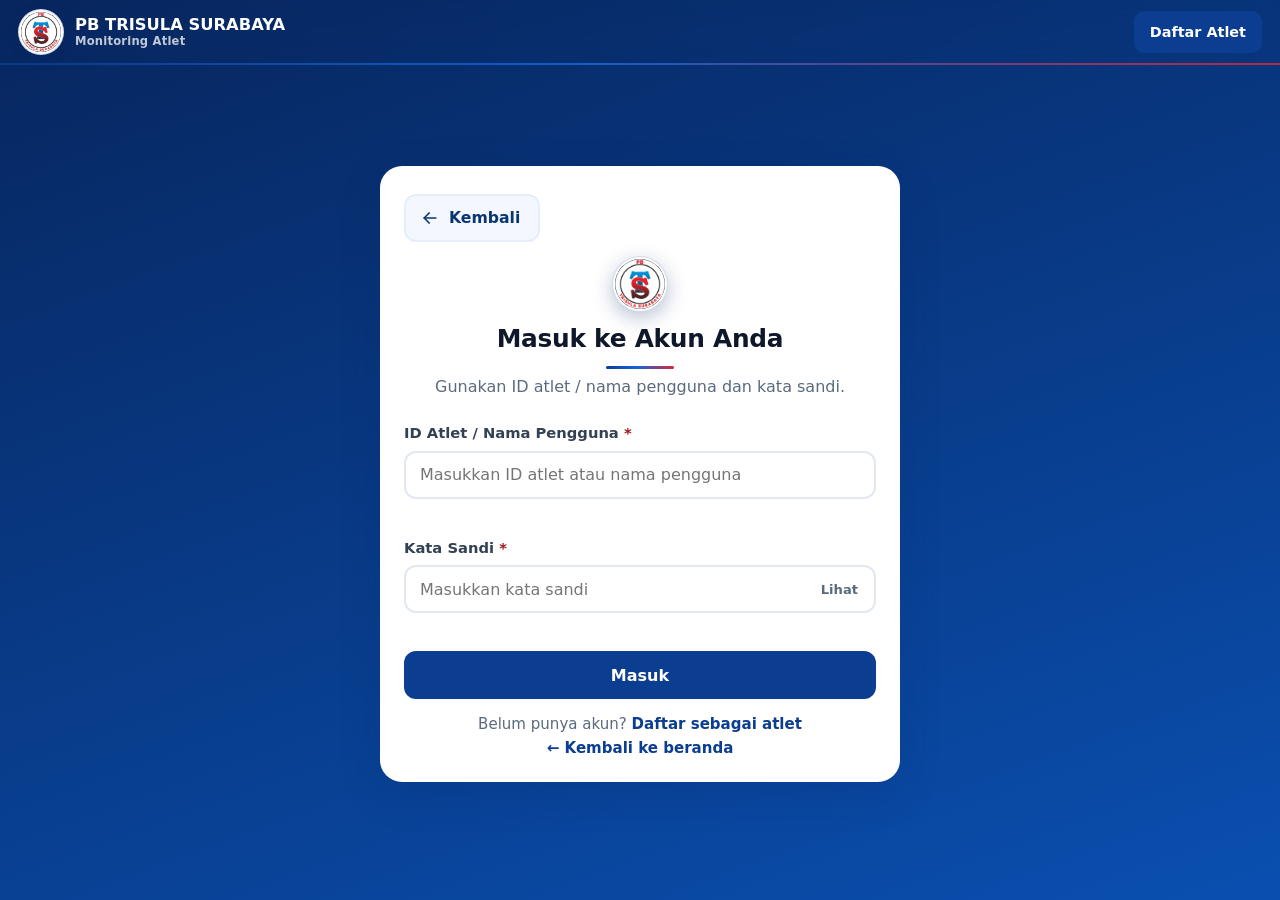
==== commit 3789b266: "fix: landing page tampil sesuai dashboard (foto dari Firestore, angka ringkasan, cache v5, status si" ====
--- a/app.html
+++ b/app.html
@@ -6,7 +6,7 @@
   <meta name="theme-color" content="#0b3d91">
   <link rel="icon" type="image/png" href="assets/favicon.png">
   <title>Dashboard — PB TRISULA SURABAYA</title>
-  <link rel="stylesheet" href="css/style.css?v=4">
+  <link rel="stylesheet" href="css/style.css?v=5">
 </head>
 <body>
   <div class="app-shell">
@@ -43,26 +43,26 @@
     <div id="modal-host"></div>
   </div>
 
-  <script src="js/config.js?v=4"></script>
-  <script src="js/utils.js?v=4"></script>
-  <script src="js/store.js?v=4"></script>
-  <script src="js/auth.js?v=4"></script>
-  <script src="js/ui.js?v=4"></script>
-  <script src="js/charts.js?v=4"></script>
-  <script src="js/shared.js?v=4"></script>
-  <script src="js/pickers.js?v=4"></script>
-  <script src="js/docs.js?v=4"></script>
-  <script src="js/landing-store.js?v=4"></script>
-  <script src="js/cloud.js?v=4"></script>
-  <script src="js/pages-coach.js?v=4"></script>
-  <script src="js/pages-assistant.js?v=4"></script>
-  <script src="js/pages-athlete.js?v=4"></script>
-  <script src="js/pages-landing.js?v=4"></script>
-  <script src="js/pages-monitoring.js?v=4"></script>
-  <script src="js/kemajuan.js?v=4"></script>
-  <script src="js/ekspor.js?v=4"></script>
-  <script src="js/kartu-atlet.js?v=4"></script>
-  <script src="js/app.js?v=4"></script>
+  <script src="js/config.js?v=5"></script>
+  <script src="js/utils.js?v=5"></script>
+  <script src="js/store.js?v=5"></script>
+  <script src="js/auth.js?v=5"></script>
+  <script src="js/ui.js?v=5"></script>
+  <script src="js/charts.js?v=5"></script>
+  <script src="js/shared.js?v=5"></script>
+  <script src="js/pickers.js?v=5"></script>
+  <script src="js/docs.js?v=5"></script>
+  <script src="js/landing-store.js?v=5"></script>
+  <script src="js/cloud.js?v=5"></script>
+  <script src="js/pages-coach.js?v=5"></script>
+  <script src="js/pages-assistant.js?v=5"></script>
+  <script src="js/pages-athlete.js?v=5"></script>
+  <script src="js/pages-landing.js?v=5"></script>
+  <script src="js/pages-monitoring.js?v=5"></script>
+  <script src="js/kemajuan.js?v=5"></script>
+  <script src="js/ekspor.js?v=5"></script>
+  <script src="js/kartu-atlet.js?v=5"></script>
+  <script src="js/app.js?v=5"></script>
   <script>
     document.addEventListener('DOMContentLoaded', function () {
       Store.init().then(function () {
--- a/css/style.css
+++ b/css/style.css
@@ -412,6 +412,25 @@
   flex-shrink: 0;
 }
 
+/* Foto profil menimpa inisial; bila foto gagal dimuat, inisial tetap tampil. */
+.avatar-wrap {
+  position: relative;
+  display: inline-block;
+  flex-shrink: 0;
+  border-radius: 50%;
+  vertical-align: middle;
+}
+
+.avatar-wrap .avatar {
+  margin: 0;
+}
+
+.avatar-wrap .avatar-foto {
+  position: absolute;
+  top: 0;
+  left: 0;
+}
+
 .avatar-initial {
   display: inline-flex;
   align-items: center;
@@ -2174,6 +2193,12 @@
   transition: transform 0.35s ease;
 }
 
+/* Foto atlet menimpa inisial; bila gagal dimuat, inisial tetap tampil. */
+.gallery-photo img.gallery-foto {
+  position: absolute;
+  inset: 0;
+}
+
 .gallery-item:hover .gallery-photo img {
   transform: scale(1.06);
 }
@@ -2371,25 +2396,13 @@
   color: var(--primary-800);
 }
 
-.demo-box {
-  margin-top: 18px;
-  border: 1px solid var(--line);
-  border-radius: var(--radius-sm);
-  padding: 12px 14px;
-  background: var(--bg);
-  font-size: 0.86rem;
-}
-
-.demo-box summary {
-  cursor: pointer;
-  font-weight: 700;
-  color: var(--ink-soft);
-}
-
-.demo-box ul {
-  margin: 10px 0 0;
-  padding-left: 18px;
-  color: var(--muted);
+/* Jarak bawah kartu login dirapikan. */
+#login-wrap {
+  padding-bottom: 22px;
+}
+
+#login-wrap .auth-foot {
+  margin-top: 14px;
 }
 
 .app-shell {
@@ -3470,11 +3483,28 @@
   border: 1px solid var(--line);
 }
 
+.lp-foto-media.seret {
+  outline: 3px dashed var(--primary-500);
+  outline-offset: -6px;
+  background: var(--primary-50);
+}
+
 .lp-foto-media .lp-foto-kosong {
   position: absolute;
   inset: 0;
   width: 100%;
   height: 100%;
+}
+
+.lp-foto-media.ada .lp-foto-kosong,
+.lp-galeri-thumb.ada .lp-foto-kosong {
+  display: none;
+}
+
+.lp-foto-seret {
+  font-size: 0.72rem;
+  font-weight: 600;
+  opacity: 0.85;
 }
 
 .lp-foto-media img {
@@ -3492,6 +3522,102 @@
   opacity: 1;
 }
 
+.lp-foto-media.memproses .lp-foto-kosong {
+  display: none;
+}
+
+.lp-foto-proses {
+  position: absolute;
+  inset: 0;
+  display: flex;
+  flex-direction: column;
+  align-items: center;
+  justify-content: center;
+  gap: 10px;
+  background: rgba(11, 61, 145, 0.55);
+  color: #fff;
+  font-weight: 800;
+  font-size: 0.86rem;
+  letter-spacing: 0.01em;
+  z-index: 2;
+  border-radius: inherit;
+}
+
+.lp-foto-proses[hidden] {
+  display: none !important;
+}
+
+.lp-spinner {
+  width: 30px;
+  height: 30px;
+  border: 3px solid rgba(255, 255, 255, 0.45);
+  border-top-color: #fff;
+  border-radius: 50%;
+  animation: lp-putar 0.8s linear infinite;
+}
+
+@keyframes lp-putar {
+  to {
+    transform: rotate(360deg);
+  }
+}
+
+.lp-foto-proses.lp-proses-inline {
+  position: static;
+  display: inline-flex;
+  flex-direction: row;
+  width: auto;
+  height: auto;
+  gap: 8px;
+  background: var(--primary-700);
+  border-radius: 999px;
+  padding: 8px 16px;
+  font-size: 0.78rem;
+}
+
+.lp-proses-inline .lp-spinner {
+  width: 16px;
+  height: 16px;
+  border-width: 2px;
+}
+
+.lp-btn-unggah.nonaktif {
+  opacity: 0.65;
+  pointer-events: none;
+  cursor: not-allowed;
+}
+
+/* Status simpan di bar bawah: Tersimpan / Belum disimpan */
+.lp-status-simpan {
+  display: inline-flex;
+  align-items: center;
+  gap: 6px;
+  padding: 6px 12px;
+  border-radius: 999px;
+  font-size: 0.8rem;
+  font-weight: 800;
+  color: var(--ok);
+  background: var(--ok-bg);
+  white-space: nowrap;
+}
+
+.lp-status-simpan.belum {
+  color: var(--danger);
+  background: var(--danger-bg);
+}
+
+.lp-foto-info {
+  margin-top: 7px;
+  font-size: 0.76rem;
+  font-weight: 600;
+  color: var(--muted);
+  overflow-wrap: anywhere;
+}
+
+.lp-foto-info[hidden] {
+  display: none;
+}
+
 .lp-foto-kosong {
   display: flex;
   flex-direction: column;
@@ -3506,26 +3632,55 @@
 }
 
 .lp-foto-aksi {
-  display: flex;
+  display: grid;
+  grid-template-columns: 1.35fr 1fr;
   gap: 8px;
   margin: 10px 0 4px;
-  flex-wrap: wrap;
+  align-items: stretch;
 }
 
 .lp-foto-aksi .btn {
-  flex: 1;
-  min-width: 120px;
+  width: 100%;
+  min-height: 44px;
+  padding: 10px 18px;
+  white-space: nowrap;
+}
+
+.lp-btn-unggah {
+  background: var(--primary-100);
+  color: var(--primary-900);
+  border-color: var(--primary-100);
   cursor: pointer;
+}
+
+.lp-btn-unggah:hover {
+  background: var(--grad-accent);
+  background-image: linear-gradient(135deg, #0b3d91 0%, #d62839 100%);
+  border-color: var(--primary-700);
+  color: #fff;
 }
 
 .lp-foto-aksi input[type="file"] {
   display: none;
+}
+
+@media (max-width: 480px) {
+  .lp-foto-aksi {
+    grid-template-columns: 1fr;
+  }
 }
 
 .lp-galeri-list {
   display: grid;
   gap: 14px;
   grid-template-columns: repeat(auto-fill, minmax(240px, 1fr));
+}
+
+.lp-galeri-list.seret {
+  outline: 3px dashed var(--primary-500);
+  outline-offset: 6px;
+  border-radius: 12px;
+  background: var(--primary-50);
 }
 
 .lp-galeri-item {
